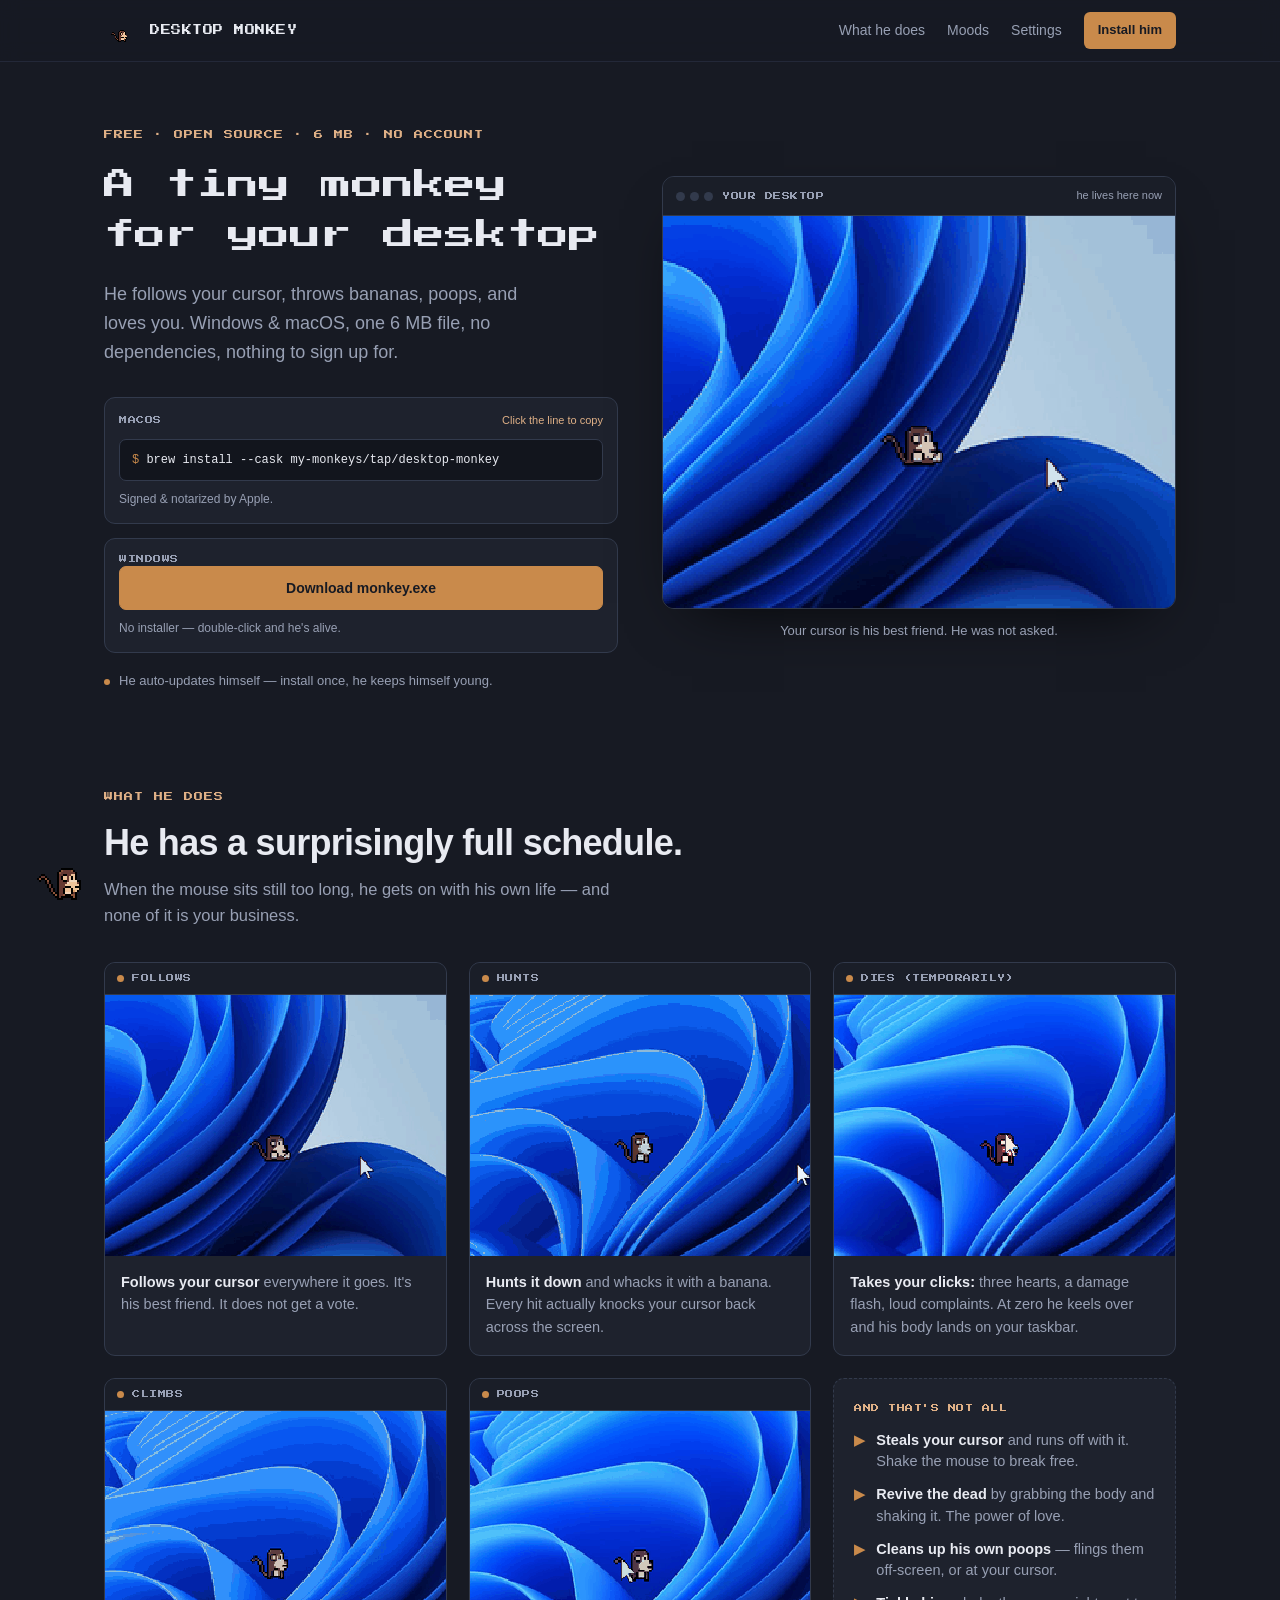
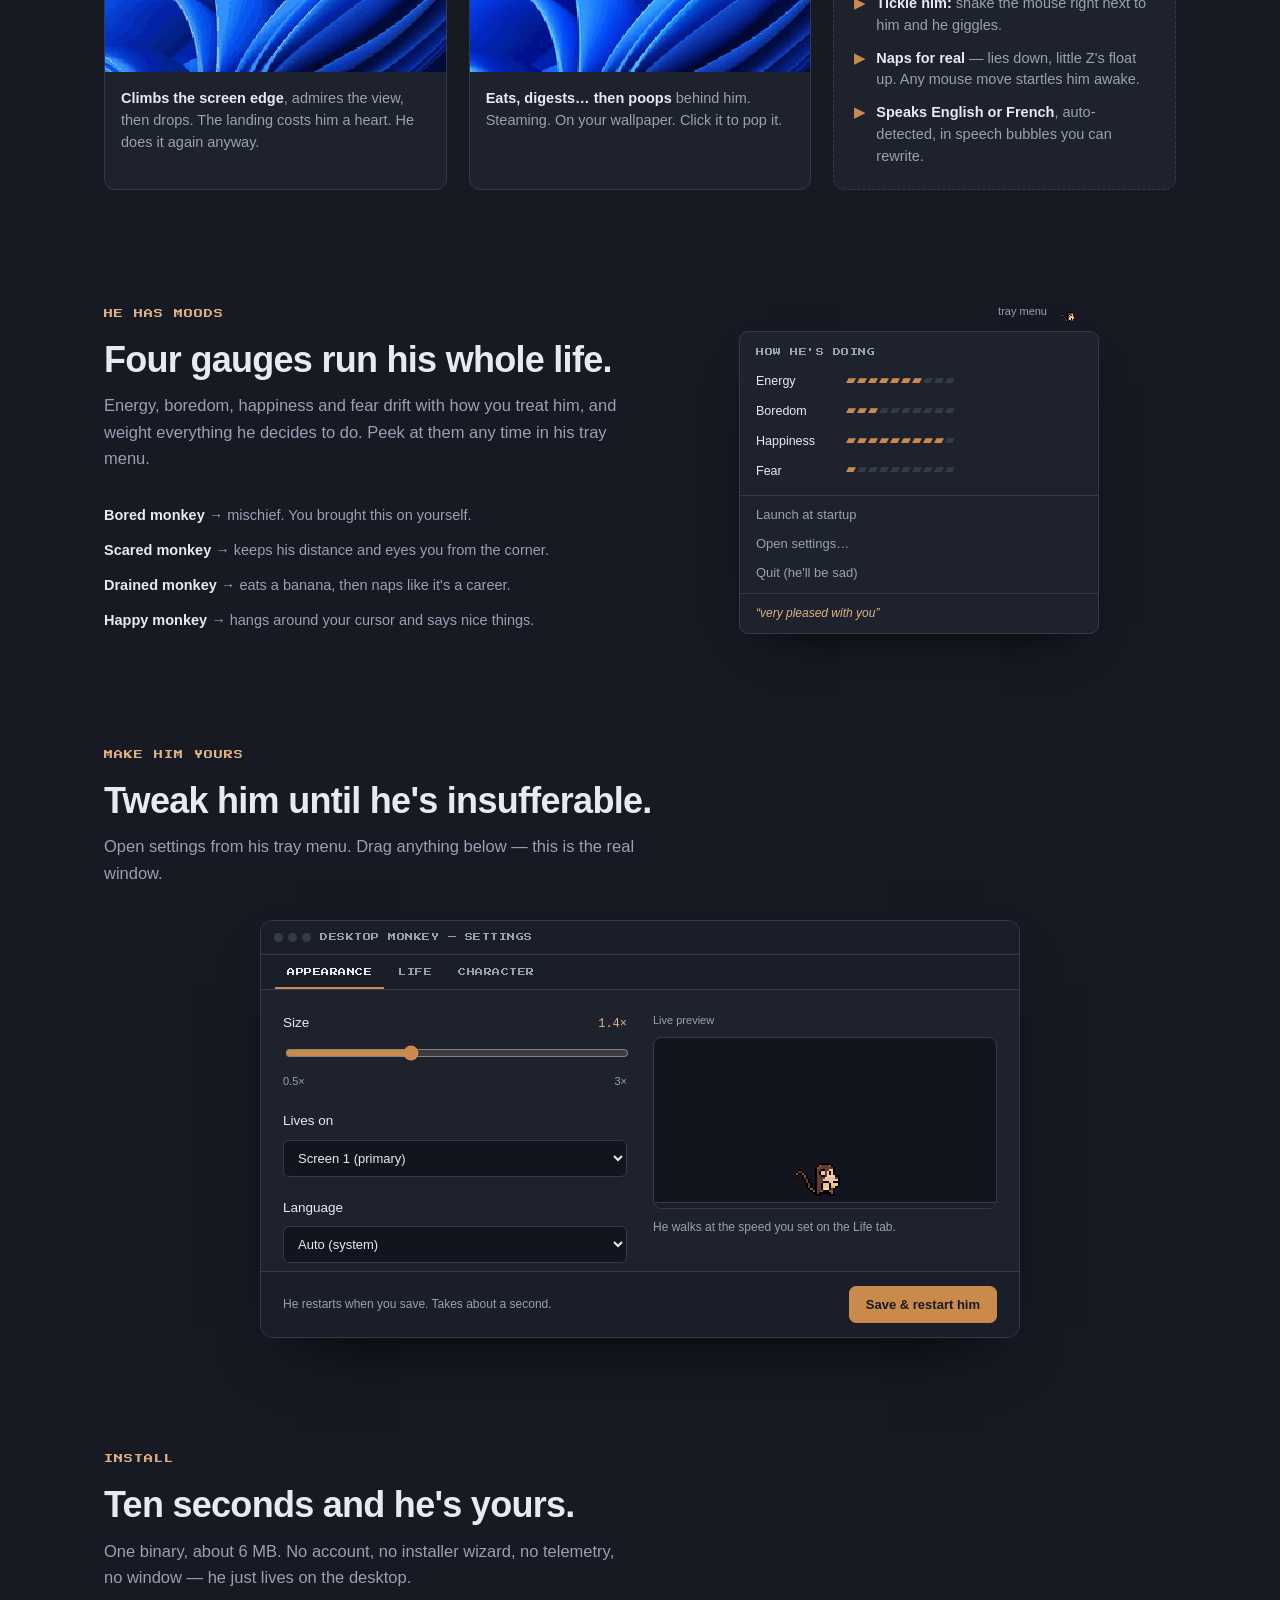
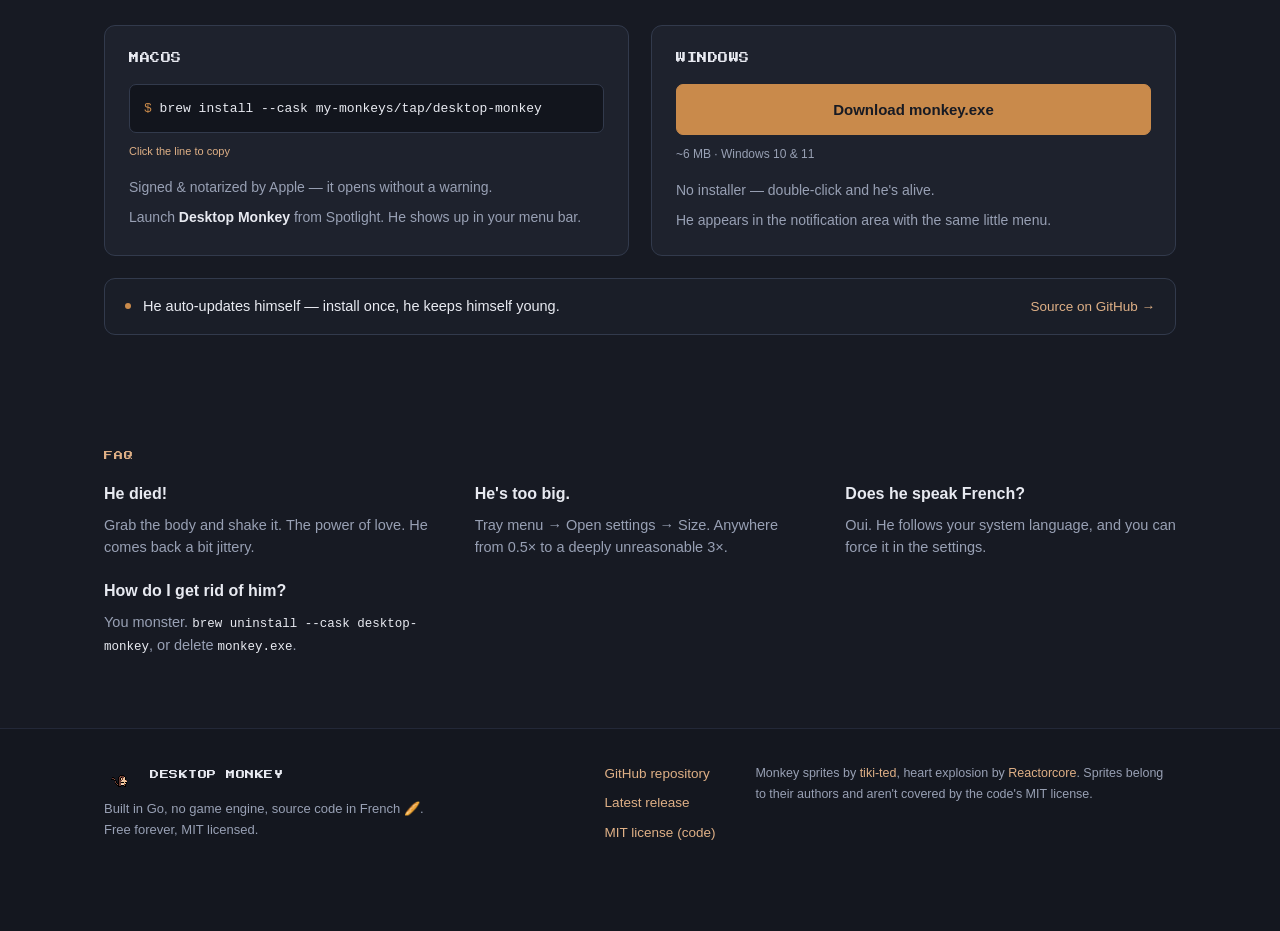
==== index.html @ a359a38b "feat: site vitrine Desktop Monkey, deployable via monkey Extrait de desktop-monkey/docs/ pour vivre " ====
<!doctype html>
<html lang="en">
<head>
<meta charset="utf-8">
<meta name="viewport" content="width=device-width, initial-scale=1">
<title>Desktop Monkey — a tiny monkey for your desktop</title>
<meta name="description" content="A pixel-art monkey that lives on your Windows or macOS desktop. He follows your cursor, throws bananas, poops, and loves you. Free, open source, one 6 MB file.">
<meta name="color-scheme" content="dark">
<link rel="canonical" href="https://desktop-monkey.my-monkey.fr/">

<meta property="og:type" content="website">
<meta property="og:url" content="https://desktop-monkey.my-monkey.fr/">
<meta property="og:site_name" content="Desktop Monkey">
<meta property="og:title" content="Desktop Monkey — a tiny monkey for your desktop">
<meta property="og:description" content="He follows your cursor, throws bananas, poops, and loves you. Windows &amp; macOS, one 6 MB file, no account.">
<meta property="og:image" content="https://desktop-monkey.my-monkey.fr/assets/og.png">
<meta name="twitter:card" content="summary_large_image">
<meta name="twitter:image" content="https://desktop-monkey.my-monkey.fr/assets/og.png">

<script defer src="https://uuu.my-monkey.fr/u.js" data-website-id="9bdde1bf-7425-425e-ba8e-5500c962c4c9" data-domains="desktop-monkey.my-monkey.fr"></script>

<link rel="icon" href="assets/heart.png" sizes="any">
<link rel="preconnect" href="https://fonts.googleapis.com">
<link rel="preconnect" href="https://fonts.gstatic.com" crossorigin>
<link href="https://fonts.googleapis.com/css2?family=Press+Start+2P&display=swap" rel="stylesheet">
<link rel="stylesheet" href="styles.css">
</head>
<body>

<header class="entete">
  <div class="bande">
    <a class="marque" href="#haut">
      <span class="sprite marque-singe" role="img" aria-label="Pixel-art monkey"></span>
      <span class="pixel">DESKTOP MONKEY</span>
    </a>
    <nav class="menu">
      <a href="#what">What he does</a>
      <a href="#moods">Moods</a>
      <a href="#settings">Settings</a>
      <a href="#install" class="bouton-menu">Install him</a>
    </nav>
  </div>
</header>

<main id="haut">

  <!-- ————————————————————————— hero ————————————————————————— -->
  <section class="section hero">
    <div>
      <p class="eyebrow">FREE &middot; OPEN SOURCE &middot; 6 MB &middot; NO ACCOUNT</p>
      <h1 class="titre-pixel">A tiny monkey for your desktop</h1>
      <p class="chapeau">He follows your cursor, throws bananas, poops, and loves you. Windows &amp; macOS, one 6&nbsp;MB file, no dependencies, nothing to sign up for.</p>

      <div class="cta">
        <div class="carte cta-mac">
          <div class="cta-tete">
            <span class="pixel mini">MACOS</span>
            <span class="copie-etat" data-copie-etat>Click the line to copy</span>
          </div>
          <button type="button" class="commande" data-copier aria-label="Copy the Homebrew install command">
            <span class="invite">$</span> brew install --cask my-monkeys/tap/desktop-monkey
          </button>
          <p class="note">Signed &amp; notarized by Apple.</p>
        </div>

        <div class="carte cta-win">
          <div class="pixel mini">WINDOWS</div>
          <a class="bouton" href="https://github.com/my-monkeys/desktop-monkey/releases/latest/download/monkey.exe">Download monkey.exe</a>
          <p class="note">No installer — double-click and he's alive.</p>
        </div>
      </div>

      <p class="ligne-maj"><span class="point"></span> He auto-updates himself — install once, he keeps himself young.</p>
    </div>

    <figure class="fenetre-figure">
      <div class="fenetre">
        <div class="fenetre-tete">
          <span class="feux"><i></i><i></i><i></i></span>
          <span class="pixel mini">YOUR DESKTOP</span>
          <span class="fenetre-note">he lives here now</span>
        </div>
        <img src="suivre.gif" width="285" height="218" alt="A pixel-art monkey walking across a desktop wallpaper, following the mouse cursor">
      </div>
      <figcaption>Your cursor is his best friend. He was not asked.</figcaption>
    </figure>
  </section>

  <!-- ——————————————————————— ce qu'il fait ——————————————————————— -->
  <section class="section" id="what">
    <p class="eyebrow">WHAT HE DOES</p>
    <h2>He has a surprisingly full schedule.</h2>
    <p class="intro">When the mouse sits still too long, he gets on with his own life — and none of it is your business.</p>

    <div class="grille-cartes">
      <figure class="carte carte-gif">
        <div class="carte-tete"><span class="puce"></span><span class="pixel mini">FOLLOWS</span></div>
        <img src="suivre.gif" width="285" height="218" loading="lazy" alt="The monkey trotting across the desktop behind the mouse cursor">
        <figcaption><strong>Follows your cursor</strong> everywhere it goes. It's his best friend. It does not get a vote.</figcaption>
      </figure>

      <figure class="carte carte-gif">
        <div class="carte-tete"><span class="puce"></span><span class="pixel mini">HUNTS</span></div>
        <img src="chasse.gif" width="285" height="218" loading="lazy" alt="The monkey chasing the cursor and hitting it with a banana">
        <figcaption><strong>Hunts it down</strong> and whacks it with a banana. Every hit actually knocks your cursor back across the screen.</figcaption>
      </figure>

      <figure class="carte carte-gif">
        <div class="carte-tete"><span class="puce"></span><span class="pixel mini">DIES (TEMPORARILY)</span></div>
        <img src="degats.gif" width="285" height="218" loading="lazy" alt="Three hearts above the monkey, a damage flash, then his body lying on the taskbar">
        <figcaption><strong>Takes your clicks:</strong> three hearts, a damage flash, loud complaints. At zero he keels over and his body lands on your taskbar.</figcaption>
      </figure>

      <figure class="carte carte-gif">
        <div class="carte-tete"><span class="puce"></span><span class="pixel mini">CLIMBS</span></div>
        <img src="grimpe.gif" width="285" height="218" loading="lazy" alt="The monkey climbing up the edge of the screen and then dropping off">
        <figcaption><strong>Climbs the screen edge</strong>, admires the view, then drops. The landing costs him a heart. He does it again anyway.</figcaption>
      </figure>

      <figure class="carte carte-gif">
        <div class="carte-tete"><span class="puce"></span><span class="pixel mini">POOPS</span></div>
        <img src="pond.gif" width="285" height="218" loading="lazy" alt="The monkey leaving a steaming pile behind him, then the pile popping when clicked">
        <figcaption><strong>Eats, digests… then poops</strong> behind him. Steaming. On your wallpaper. Click it to pop it.</figcaption>
      </figure>

      <div class="carte carte-liste">
        <p class="pixel mini accent">AND THAT'S NOT ALL</p>
        <ul>
          <li><span><strong>Steals your cursor</strong> and runs off with it. Shake the mouse to break free.</span></li>
          <li><span><strong>Revive the dead</strong> by grabbing the body and shaking it. The power of love.</span></li>
          <li><span><strong>Cleans up his own poops</strong> — flings them off-screen, or at your cursor.</span></li>
          <li><span><strong>Tickle him:</strong> shake the mouse right next to him and he giggles.</span></li>
          <li><span><strong>Naps for real</strong> — lies down, little Z's float up. Any mouse move startles him awake.</span></li>
          <li><span><strong>Speaks English or French</strong>, auto-detected, in speech bubbles you can rewrite.</span></li>
        </ul>
      </div>
    </div>
  </section>

  <!-- ————————————————————————— humeurs ————————————————————————— -->
  <section class="section duo" id="moods">
    <div>
      <p class="eyebrow">HE HAS MOODS</p>
      <h2>Four gauges run his whole life.</h2>
      <p class="intro">Energy, boredom, happiness and fear drift with how you treat him, and weight everything he decides to do. Peek at them any time in his tray menu.</p>
      <ul class="liste-simple">
        <li><strong>Bored monkey</strong> → mischief. You brought this on yourself.</li>
        <li><strong>Scared monkey</strong> → keeps his distance and eyes you from the corner.</li>
        <li><strong>Drained monkey</strong> → eats a banana, then naps like it's a career.</li>
        <li><strong>Happy monkey</strong> → hangs around your cursor and says nice things.</li>
      </ul>
    </div>

    <div class="cote-tray">
      <p class="tray-legende"><span>tray menu</span><span class="sprite tray-singe" role="img" aria-label="Monkey tray icon"></span></p>
      <div class="tray">
        <p class="pixel mini tray-titre">HOW HE'S DOING</p>
        <div class="jauges">
          <p class="jauge"><span class="jauge-nom">Energy</span><span class="jauge-barre"><span class="on" data-jauge="energy-on"></span><span class="off" data-jauge="energy-off"></span></span></p>
          <p class="jauge"><span class="jauge-nom">Boredom</span><span class="jauge-barre"><span class="on" data-jauge="boredom-on"></span><span class="off" data-jauge="boredom-off"></span></span></p>
          <p class="jauge"><span class="jauge-nom">Happiness</span><span class="jauge-barre"><span class="on" data-jauge="happiness-on"></span><span class="off" data-jauge="happiness-off"></span></span></p>
          <p class="jauge"><span class="jauge-nom">Fear</span><span class="jauge-barre"><span class="on" data-jauge="fear-on"></span><span class="off" data-jauge="fear-off"></span></span></p>
        </div>
        <div class="tray-menu">
          <span>Launch at startup</span>
          <span>Open settings…</span>
          <span>Quit (he'll be sad)</span>
        </div>
        <p class="tray-quip">“<span data-quip>just hanging around</span>”</p>
      </div>
    </div>
  </section>

  <!-- ————————————————————————— réglages ————————————————————————— -->
  <section class="section" id="settings">
    <p class="eyebrow">MAKE HIM YOURS</p>
    <h2>Tweak him until he's insufferable.</h2>
    <p class="intro">Open settings from his tray menu. Drag anything below — this is the real window.</p>

    <div class="fenetre reglages">
      <div class="fenetre-tete">
        <span class="feux"><i></i><i></i><i></i></span>
        <span class="pixel mini">DESKTOP MONKEY — SETTINGS</span>
      </div>

      <div class="onglets" role="tablist" aria-label="Settings sections">
        <button type="button" class="pixel" role="tab" aria-selected="true"  aria-controls="tab-appearance" id="btn-appearance" data-onglet="appearance">APPEARANCE</button>
        <button type="button" class="pixel" role="tab" aria-selected="false" aria-controls="tab-life"       id="btn-life"       data-onglet="life">LIFE</button>
        <button type="button" class="pixel" role="tab" aria-selected="false" aria-controls="tab-character"  id="btn-character"  data-onglet="character">CHARACTER</button>
      </div>

      <div class="panneaux">
        <!-- apparence -->
        <div class="panneau" id="tab-appearance" role="tabpanel" aria-labelledby="btn-appearance">
          <div class="colonnes">
            <div class="pile">
              <div class="reglage">
                <p class="reglage-tete"><label for="dm-size">Size</label><output for="dm-size" data-out="size">1.4×</output></p>
                <input id="dm-size" type="range" min="0.5" max="3" step="0.1" value="1.4">
                <p class="bornes"><span>0.5×</span><span>3×</span></p>
              </div>
              <div class="reglage">
                <label for="dm-screen">Lives on</label>
                <select id="dm-screen">
                  <option>Screen 1 (primary)</option>
                  <option>Screen 2</option>
                  <option>Wherever the cursor is</option>
                </select>
              </div>
              <div class="reglage">
                <label for="dm-lang">Language</label>
                <select id="dm-lang">
                  <option>Auto (system)</option>
                  <option>English</option>
                  <option>Français</option>
                </select>
              </div>
            </div>
            <div>
              <p class="etiquette">Live preview</p>
              <div class="scene">
                <span class="sprite apercu" data-apercu role="img" aria-label="Preview of the monkey at the selected size"></span>
                <span class="sol"></span>
              </div>
              <p class="note">He walks at the speed you set on the Life tab.</p>
            </div>
          </div>
        </div>

        <!-- vie -->
        <div class="panneau" id="tab-life" role="tabpanel" aria-labelledby="btn-life" hidden>
          <div class="colonnes">
            <div class="pile">
              <div class="reglage">
                <p class="reglage-tete"><label for="dm-speed">Speed</label><output for="dm-speed" data-out="speed">1.0×</output></p>
                <input id="dm-speed" type="range" min="0.4" max="2.4" step="0.1" value="1">
                <p class="bornes"><span>slug</span><span>caffeinated</span></p>
              </div>
              <div class="reglage">
                <p class="etiquette-forte" id="lbl-hearts">Hearts</p>
                <div class="coeurs" role="group" aria-labelledby="lbl-hearts">
                  <button type="button" class="coeur" data-coeur="1" aria-label="1 heart"></button>
                  <button type="button" class="coeur" data-coeur="2" aria-label="2 hearts"></button>
                  <button type="button" class="coeur" data-coeur="3" aria-label="3 hearts"></button>
                  <button type="button" class="coeur" data-coeur="4" aria-label="4 hearts"></button>
                  <button type="button" class="coeur" data-coeur="5" aria-label="5 hearts"></button>
                  <span class="note" data-coeurs-note>3 clicks to knock him out</span>
                </div>
              </div>
            </div>
            <div class="pile bascules">
              <p class="bascule"><span>Naps when you're away</span>
                <button type="button" class="interrupteur" data-bascule="naps" role="switch" aria-checked="true" aria-label="Naps when you're away"><i></i></button></p>
              <p class="bascule"><span>Leaves poops</span>
                <button type="button" class="interrupteur" data-bascule="poops" role="switch" aria-checked="true" aria-label="Leaves poops"><i></i></button></p>
              <p class="bascule"><span>Climbs screen edges</span>
                <button type="button" class="interrupteur" data-bascule="climb" role="switch" aria-checked="true" aria-label="Climbs screen edges"><i></i></button></p>
              <p class="note">Turning off poops is allowed. He will find another way to express himself.</p>
            </div>
          </div>
        </div>

        <!-- caractère -->
        <div class="panneau" id="tab-character" role="tabpanel" aria-labelledby="btn-character" hidden>
          <div class="grille-traits">
            <div class="reglage">
              <p class="reglage-tete"><label for="dm-mis">Mischief</label><output for="dm-mis" data-out="mischief">72</output></p>
              <input id="dm-mis" type="range" min="0" max="100" value="72">
            </div>
            <div class="reglage">
              <p class="reglage-tete"><label for="dm-aff">Affection</label><output for="dm-aff" data-out="affection">80</output></p>
              <input id="dm-aff" type="range" min="0" max="100" value="80">
            </div>
            <div class="reglage">
              <p class="reglage-tete"><label for="dm-shy">Shyness</label><output for="dm-shy" data-out="shyness">28</output></p>
              <input id="dm-shy" type="range" min="0" max="100" value="28">
            </div>
            <div class="reglage">
              <p class="reglage-tete"><label for="dm-app">Appetite</label><output for="dm-app" data-out="appetite">66</output></p>
              <input id="dm-app" type="range" min="0" max="100" value="66">
            </div>
          </div>
          <p class="persona">
            <span class="sprite persona-singe" role="img" aria-label="Monkey"></span>
            <span>Right now he's <strong data-persona></strong></span>
          </p>
        </div>
      </div>

      <div class="fenetre-pied">
        <span class="note" data-sauve-note>He restarts when you save. Takes about a second.</span>
        <button type="button" class="bouton" data-sauver>Save &amp; restart him</button>
      </div>
    </div>
  </section>

  <!-- ————————————————————————— installation ————————————————————————— -->
  <section class="section" id="install">
    <p class="eyebrow">INSTALL</p>
    <h2>Ten seconds and he's yours.</h2>
    <p class="intro">One binary, about 6&nbsp;MB. No account, no installer wizard, no telemetry, no window — he just lives on the desktop.</p>

    <div class="grille-install">
      <div class="carte">
        <p class="pixel titre-carte">MACOS</p>
        <button type="button" class="commande grande" data-copier aria-label="Copy the Homebrew install command">
          <span class="invite">$</span> brew install --cask my-monkeys/tap/desktop-monkey
        </button>
        <p class="copie-etat haut" data-copie-etat>Click the line to copy</p>
        <ul class="liste-simple petite">
          <li>Signed &amp; notarized by Apple — it opens without a warning.</li>
          <li>Launch <strong>Desktop Monkey</strong> from Spotlight. He shows up in your menu bar.</li>
        </ul>
      </div>

      <div class="carte">
        <p class="pixel titre-carte">WINDOWS</p>
        <a class="bouton grand" href="https://github.com/my-monkeys/desktop-monkey/releases/latest/download/monkey.exe">Download monkey.exe</a>
        <p class="note haut">~6 MB · Windows 10 &amp; 11</p>
        <ul class="liste-simple petite">
          <li>No installer — double-click and he's alive.</li>
          <li>He appears in the notification area with the same little menu.</li>
        </ul>
      </div>
    </div>

    <p class="banniere-maj">
      <span class="point"></span>
      <span>He auto-updates himself — install once, he keeps himself young.</span>
      <a href="https://github.com/my-monkeys/desktop-monkey">Source on GitHub →</a>
    </p>
  </section>

  <!-- ————————————————————————— faq ————————————————————————— -->
  <section class="section faq">
    <p class="eyebrow">FAQ</p>
    <div class="grille-faq">
      <div>
        <h3>He died!</h3>
        <p>Grab the body and shake it. The power of love. He comes back a bit jittery.</p>
      </div>
      <div>
        <h3>He's too big.</h3>
        <p>Tray menu → Open settings → Size. Anywhere from 0.5× to a deeply unreasonable 3×.</p>
      </div>
      <div>
        <h3>Does he speak French?</h3>
        <p>Oui. He follows your system language, and you can force it in the settings.</p>
      </div>
      <div>
        <h3>How do I get rid of him?</h3>
        <p>You monster. <code>brew uninstall --cask desktop-monkey</code>, or delete <code>monkey.exe</code>.</p>
      </div>
    </div>
  </section>
</main>

<footer class="pied">
  <div class="pied-bande">
    <div class="pied-marque">
      <p class="marque"><span class="sprite marque-singe" role="img" aria-label="Pixel-art monkey"></span><span class="pixel">DESKTOP MONKEY</span></p>
      <p>Built in Go, no game engine, source code in French 🥖. Free forever, MIT licensed.</p>
    </div>
    <nav class="pied-liens">
      <a href="https://github.com/my-monkeys/desktop-monkey">GitHub repository</a>
      <a href="https://github.com/my-monkeys/desktop-monkey/releases/latest">Latest release</a>
      <a href="https://github.com/my-monkeys/desktop-monkey/blob/main/LICENSE">MIT license (code)</a>
    </nav>
    <p class="pied-credits">
      Monkey sprites by <a href="https://tiki-ted.itch.io/pixel-art-monkey">tiki-ted</a>, heart explosion by
      <a href="https://reactorcore.itch.io/explosion-spriteanim-sheet-minipack">Reactorcore</a>.
      Sprites belong to their authors and aren't covered by the code's MIT license.
    </p>
  </div>
</footer>

<!-- le singe qui se promène en bas de page -->
<div class="bulle" data-bulle aria-live="polite"></div>
<button type="button" class="sprite promeneur" data-promeneur title="Poke him. See what happens."
        aria-label="A pixel-art monkey walking along the bottom of the page. Click to poke him."></button>

<script src="app.js"></script>
</body>
</html>
---- styles.css ----
/* Desktop Monkey — site vitrine.
   Palette et esprit repris de la fenetre de reglages de l'application :
   fond ardoise, panneaux legerement plus clairs, un seul accent ambre.
   Le pixel art garde ses bords nets partout (image-rendering: pixelated). */

:root {
  --a: #c98a4b;                                        /* accent */
  --a2: color-mix(in oklab, var(--a) 60%, #ffeada);    /* accent clair, pour le texte */
  --bg: #171a23;
  --pnl: #1e222d;      /* panneaux et cartes */
  --pnl2: #1a1e28;     /* barres de titre, pieds */
  --deep: #12151d;     /* champs, terminal */
  --brd: #323a4c;
  --brd2: #232838;
  --ink: #e8eaf1;
  --mut: #98a0b4;

  --pixel: "Press Start 2P", ui-monospace, monospace;
  --mono: ui-monospace, SFMono-Regular, Menlo, Consolas, monospace;
  --sans: -apple-system, BlinkMacSystemFont, "Segoe UI", "Helvetica Neue", Helvetica, sans-serif;
}

@supports not (color: color-mix(in oklab, red 50%, blue)) {
  :root { --a2: #e8b586; }
}

* { box-sizing: border-box; }

html { scroll-behavior: smooth; }

body {
  margin: 0;
  background: var(--bg);
  color: var(--ink);
  font: 400 16px/1.6 var(--sans);
  -webkit-font-smoothing: antialiased;
  overflow-x: hidden;
}

a { color: var(--a2); text-decoration: none; }
a:hover { color: var(--a); text-decoration: underline; }
::selection { background: var(--a); color: var(--bg); }

:focus-visible { outline: 2px solid var(--a2); outline-offset: 3px; border-radius: 4px; }

img { max-width: 100%; }

/* ————————————————————————— sprites ————————————————————————— */
/* Toutes les images du singe sortent de la meme planche : 16 colonnes de
   48x32, la ligne 0 etant le repos vers la droite. */
.sprite {
  display: inline-block;
  background-image: url(assets/monkey-sheet.png);
  background-repeat: no-repeat;
  image-rendering: pixelated;
}
.marque-singe { width: 36px; height: 24px; background-size: 576px 432px; }
.tray-singe   { width: 30px; height: 20px; background-size: 480px 360px; }
.persona-singe{ width: 48px; height: 32px; background-size: 768px 576px; flex: 0 0 auto; }

/* ————————————————————————— entete ————————————————————————— */
.entete {
  position: sticky; top: 0; z-index: 40;
  background: rgba(23, 26, 35, .86);
  backdrop-filter: blur(10px);
  border-bottom: 1px solid var(--brd2);
}
.bande {
  max-width: 1120px; margin: 0 auto; padding: 12px 24px;
  display: flex; align-items: center; gap: 18px;
}
.marque { display: flex; align-items: center; gap: 10px; color: var(--ink); }
.marque:hover { color: var(--ink); text-decoration: none; }
.marque .pixel { font-size: 10px; letter-spacing: .5px; }
.menu { margin-left: auto; display: flex; align-items: center; gap: 22px; font-size: 14px; }
.menu a { color: var(--mut); }
.menu a:hover { color: var(--ink); text-decoration: none; }
.bouton-menu {
  color: var(--bg) !important; background: var(--a);
  padding: 8px 14px; border-radius: 6px; font-weight: 600; font-size: 13px;
}
.bouton-menu:hover { background: var(--a2); text-decoration: none; }

/* ————————————————————————— rythme des sections ————————————————————————— */
.section { max-width: 1120px; margin: 0 auto; padding: 56px 24px; scroll-margin-top: 78px; }
.hero { padding-top: 64px; padding-bottom: 40px; display: grid; gap: 44px; align-items: center;
        grid-template-columns: repeat(auto-fit, minmax(360px, 1fr)); }
.duo  { display: grid; gap: 44px; align-items: center;
        grid-template-columns: repeat(auto-fit, minmax(330px, 1fr)); }

.pixel { font-family: var(--pixel); font-weight: 400; }
.mini  { font-size: 8px; letter-spacing: .5px; color: var(--mut); }
.accent { color: var(--a2); }

.eyebrow {
  margin: 0 0 16px; font-family: var(--pixel); font-size: 9px;
  letter-spacing: 1px; line-height: 2; color: var(--a2);
}
.titre-pixel {
  margin: 0 0 20px; font-family: var(--pixel); font-weight: 400;
  font-size: clamp(19px, 2.9vw, 31px); line-height: 1.62; text-wrap: pretty;
}
h2 { margin: 0 0 12px; font-size: clamp(26px, 3.4vw, 36px); line-height: 1.15;
     letter-spacing: -.02em; font-weight: 700; text-wrap: balance; }
h3 { margin: 0 0 7px; font-size: 16px; font-weight: 600; }
.chapeau { margin: 0 0 30px; font-size: 18px; color: var(--mut); max-width: 44ch; text-wrap: pretty; }
.intro   { margin: 0 0 34px; font-size: 16.5px; color: var(--mut); max-width: 58ch; }
.note    { margin: 9px 0 0; font-size: 12px; color: var(--mut); }
.note.haut, .copie-etat.haut { margin-top: 10px; min-height: 18px; }
.etiquette { margin: 0 0 8px; font-size: 11px; color: var(--mut); }
.etiquette-forte { margin: 0 0 9px; font-size: 13.5px; color: var(--ink); }

/* ————————————————————————— cartes ————————————————————————— */
.carte { background: var(--pnl); border: 1px solid var(--brd); border-radius: 11px; }

.cta { display: flex; flex-wrap: wrap; gap: 14px; align-items: stretch; }
.cta-mac { flex: 1 1 330px; padding: 14px; }
.cta-win { flex: 1 1 250px; padding: 14px; display: flex; flex-direction: column; }
.cta-tete { display: flex; align-items: center; justify-content: space-between;
            gap: 10px; margin-bottom: 10px; }
.copie-etat { font-size: 11px; color: var(--a2); }

.commande {
  display: block; width: 100%; text-align: left;
  font-family: var(--mono); font-size: 12px; line-height: 1.5; color: var(--ink);
  background: var(--deep); border: 1px solid var(--brd); border-radius: 7px;
  padding: 11px 12px; cursor: pointer; overflow-wrap: anywhere;
  transition: border-color .15s, color .15s;
}
.commande:hover { border-color: var(--a); color: var(--a2); }
.commande.grande { font-size: 13px; padding: 14px; }
.invite { color: var(--a); }

.bouton {
  display: flex; align-items: center; justify-content: center; gap: 9px;
  background: var(--a); color: var(--bg); border: 1px solid var(--a);
  font: 700 14px var(--sans); padding: 13px 14px; border-radius: 7px; cursor: pointer;
}
.bouton:hover { background: var(--a2); border-color: var(--a2); color: var(--bg); text-decoration: none; }
.bouton.grand { font-size: 15px; padding: 16px; }

.ligne-maj { margin: 18px 0 0; display: flex; align-items: center; gap: 9px;
             font-size: 13px; color: var(--mut); }
.point { display: inline-block; width: 6px; height: 6px; border-radius: 50%;
         background: var(--a); animation: clignote 2.4s steps(1, end) infinite; }
@keyframes clignote { 0%, 55% { opacity: 1 } 56%, 100% { opacity: .2 } }

/* ————————————————————————— fenetres (cadres façon OS) ————————————————————————— */
.fenetre-figure { margin: 0; }
.fenetre {
  background: var(--pnl); border: 1px solid var(--brd); border-radius: 12px;
  overflow: hidden; box-shadow: 0 24px 60px -30px rgba(0, 0, 0, .9);
}
.fenetre-tete {
  display: flex; align-items: center; gap: 9px; padding: 10px 13px;
  background: var(--pnl2); border-bottom: 1px solid var(--brd);
}
.feux { display: flex; gap: 5px; }
.feux i { display: block; width: 9px; height: 9px; border-radius: 50%; background: var(--brd); }
.fenetre-note { margin-left: auto; font-size: 11px; color: var(--mut); }
.fenetre img { display: block; width: 100%; height: auto; aspect-ratio: 285 / 218;
               object-fit: cover; image-rendering: pixelated; background: var(--deep); }
.fenetre-figure figcaption { margin-top: 12px; font-size: 13px; color: var(--mut); text-align: center; }

/* ————————————————————————— grille « ce qu'il fait » ————————————————————————— */
.grille-cartes { display: grid; gap: 22px; grid-template-columns: repeat(auto-fit, minmax(330px, 1fr)); }
.carte-gif { margin: 0; overflow: hidden; }
.carte-tete { display: flex; align-items: center; gap: 8px; padding: 9px 12px;
              background: var(--pnl2); border-bottom: 1px solid var(--brd); }
.puce { display: block; width: 7px; height: 7px; border-radius: 50%; background: var(--a); }
.carte-gif img { display: block; width: 100%; height: auto; aspect-ratio: 285 / 218;
                 object-fit: cover; image-rendering: pixelated; background: var(--deep); }
.carte-gif figcaption { padding: 15px 16px 17px; font-size: 14.5px; line-height: 1.55; color: var(--mut); }
.carte-gif strong, .carte-liste strong, .liste-simple strong { color: var(--ink); font-weight: 600; }

.carte-liste { border-style: dashed; padding: 22px 20px; display: flex; flex-direction: column; gap: 14px; }
.carte-liste p { margin: 0; line-height: 1.8; }
.carte-liste ul { margin: 0; padding: 0; list-style: none;
                  display: flex; flex-direction: column; gap: 11px;
                  font-size: 14.5px; line-height: 1.5; color: var(--mut); }
.carte-liste li { display: flex; gap: 10px; }
.carte-liste li::before { content: "▶"; color: var(--a); flex: 0 0 auto; }

.liste-simple { margin: 0; padding: 0; list-style: none;
                display: flex; flex-direction: column; gap: 13px;
                font-size: 14.5px; line-height: 1.5; color: var(--mut); }
.liste-simple.petite { margin-top: 16px; gap: 9px; font-size: 14px; }

/* ————————————————————————— humeurs ————————————————————————— */
.cote-tray { justify-self: center; width: 100%; max-width: 360px; }
.tray-legende { display: flex; align-items: center; justify-content: flex-end; gap: 8px;
                margin: 0 0 9px; padding-right: 14px; font-size: 11px; color: var(--mut); }
.tray { background: var(--pnl); border: 1px solid var(--brd); border-radius: 9px;
        overflow: hidden; box-shadow: 0 20px 50px -26px rgba(0, 0, 0, .95); }
.tray-titre { margin: 0; padding: 14px 16px 6px; }
.jauges { padding: 6px 16px 14px; display: flex; flex-direction: column; gap: 9px; }
.jauge { margin: 0; display: flex; align-items: center; gap: 12px; }
.jauge-nom { flex: 0 0 78px; font-size: 12.5px; color: var(--ink); }
.jauge-barre { font-family: var(--mono); font-size: 13px; letter-spacing: 1px; }
.jauge-barre .on { color: var(--a); }
.jauge-barre .off { color: var(--brd); }
.tray-menu { border-top: 1px solid var(--brd); padding: 9px 16px;
             font-size: 13px; color: var(--mut); display: flex; flex-direction: column; gap: 8px; }
.tray-quip { margin: 0; border-top: 1px solid var(--brd); padding: 10px 16px;
             font-size: 12px; color: var(--a2); font-style: italic; }

/* ————————————————————————— fenetre de reglages ————————————————————————— */
.reglages { max-width: 760px; margin: 0 auto; box-shadow: 0 30px 70px -34px rgba(0, 0, 0, .95); }
.onglets { display: flex; gap: 2px; padding: 0 14px;
           background: var(--pnl2); border-bottom: 1px solid var(--brd); }
.onglets button {
  background: none; border: 0; border-bottom: 2px solid transparent;
  color: var(--mut); font-size: 8px; letter-spacing: .5px;
  padding: 13px 12px 11px; cursor: pointer;
}
.onglets button:hover { color: var(--ink); }
.onglets button[aria-selected="true"] { color: var(--ink); border-bottom-color: var(--a); }

.panneaux { padding: 22px 22px 8px; min-height: 260px; }
.colonnes { display: grid; gap: 26px; grid-template-columns: repeat(auto-fit, minmax(240px, 1fr));
            align-items: start; }
.pile { display: flex; flex-direction: column; gap: 20px; }
.bascules { gap: 14px; }
.grille-traits { display: grid; gap: 18px 30px; grid-template-columns: repeat(auto-fit, minmax(230px, 1fr)); }

.reglage label { font-size: 13.5px; color: var(--ink); display: block; }
.reglage-tete { margin: 0 0 9px; display: flex; justify-content: space-between; align-items: baseline; }
.reglage-tete label { margin: 0; }
.reglage-tete output { font-family: var(--mono); font-size: 12px; color: var(--a2); }
.reglage select {
  width: 100%; margin-top: 8px; background: var(--deep); color: var(--ink);
  border: 1px solid var(--brd); border-radius: 6px; padding: 9px 10px;
  font: 400 13px var(--sans);
}
input[type=range] { width: 100%; accent-color: var(--a); }
.bornes { margin: 4px 0 0; display: flex; justify-content: space-between;
          font-size: 11px; color: var(--mut); }

.coeurs { display: flex; gap: 8px; align-items: center; }
.coeur {
  width: 28px; height: 24px; padding: 0; border: 0; background: none; cursor: pointer;
  background-image: url(assets/heart.png); background-size: 28px 24px;
  background-repeat: no-repeat; image-rendering: pixelated;
  opacity: .22; transition: opacity .12s, transform .12s;
}
.coeur[data-plein] { opacity: 1; }
.coeur:hover { transform: translateY(-2px); }
.coeurs .note { margin: 0 0 0 6px; }

.bascule { margin: 0; display: flex; align-items: center; justify-content: space-between;
           gap: 14px; font-size: 13.5px; color: var(--ink); }
.interrupteur {
  width: 44px; height: 24px; flex: 0 0 auto; border-radius: 12px;
  border: 1px solid var(--brd); background: var(--deep);
  position: relative; cursor: pointer; padding: 0; transition: background .16s;
}
.interrupteur[aria-checked="true"] { background: var(--a); }
.interrupteur i { position: absolute; top: 2px; left: 2px; width: 18px; height: 18px;
                  border-radius: 50%; background: var(--ink); transition: transform .16s; }
.interrupteur[aria-checked="true"] i { transform: translateX(20px); }

.scene { position: relative; height: 172px; background: var(--deep);
         border: 1px solid var(--brd); border-radius: 8px; overflow: hidden;
         display: flex; align-items: flex-end; justify-content: center; padding-bottom: 12px; }
.apercu { width: 96px; height: 64px; background-size: 1536px 1152px; background-position: 0 -64px; }
.sol { position: absolute; left: 0; right: 0; bottom: 0; height: 6px;
       background: var(--pnl2); border-top: 1px solid var(--brd); }

.persona { margin: 22px 0 0; background: var(--deep); border: 1px solid var(--brd);
           border-radius: 8px; padding: 14px 16px; display: flex; align-items: center; gap: 13px;
           font-size: 14px; line-height: 1.5; color: var(--mut); }
.persona strong { color: var(--a2); font-weight: 600; }

.fenetre-pied { display: flex; align-items: center; gap: 14px; padding: 14px 22px;
                background: var(--pnl2); border-top: 1px solid var(--brd); }
.fenetre-pied .note { margin: 0; }
.fenetre-pied .bouton { margin-left: auto; font-size: 13px; padding: 10px 16px; }

/* ————————————————————————— installation ————————————————————————— */
.grille-install { display: grid; gap: 22px; grid-template-columns: repeat(auto-fit, minmax(320px, 1fr)); }
.grille-install .carte { padding: 24px; }
.titre-carte { margin: 0 0 18px; font-size: 10px; letter-spacing: .5px; color: var(--ink); }
.banniere-maj {
  margin: 22px 0 0; display: flex; align-items: center; gap: 12px; flex-wrap: wrap;
  background: var(--pnl2); border: 1px solid var(--brd); border-radius: 11px; padding: 16px 20px;
  font-size: 14.5px; color: var(--ink);
}
.banniere-maj a { margin-left: auto; font-size: 13.5px; }

/* ————————————————————————— faq ————————————————————————— */
.faq { padding-bottom: 70px; }
.grille-faq { display: grid; gap: 20px 40px; grid-template-columns: repeat(auto-fit, minmax(300px, 1fr)); }
.grille-faq p { margin: 0; font-size: 14.5px; line-height: 1.55; color: var(--mut); }
.grille-faq code { font-family: var(--mono); font-size: 12.5px; color: var(--ink); }

/* ————————————————————————— pied de page ————————————————————————— */
.pied { border-top: 1px solid var(--brd2); background: #14171f; }
.pied-bande { max-width: 1120px; margin: 0 auto; padding: 34px 24px 90px;
              display: flex; flex-wrap: wrap; gap: 26px 40px; align-items: flex-start; }
.pied-marque { flex: 1 1 300px; }
.pied-marque .marque { margin: 0 0 12px; }
.pied-marque .pixel { font-size: 9px; letter-spacing: .5px; }
.pied-marque p:last-child { margin: 0; font-size: 13px; color: var(--mut); max-width: 46ch; }
.pied-liens { flex: 0 1 auto; display: flex; flex-direction: column; gap: 8px; font-size: 13.5px; }
.pied-credits { flex: 1 1 260px; margin: 0; font-size: 12.5px; line-height: 1.7; color: var(--mut); }

/* ————————————————————————— le promeneur ————————————————————————— */
.promeneur {
  position: fixed; left: 0; bottom: 0; z-index: 60;
  width: 96px; height: 64px; padding: 0; border: 0; background-color: transparent;
  background-size: 1536px 1152px; background-position: 0 0;
  cursor: pointer; will-change: transform;
}
.bulle {
  position: fixed; left: 0; bottom: 70px; z-index: 61;
  opacity: 0; transition: opacity .2s; pointer-events: none;
  background: var(--ink); color: var(--bg);
  font-size: 11.5px; font-weight: 600; padding: 6px 9px; border-radius: 5px;
  white-space: nowrap; box-shadow: 0 3px 0 rgba(0, 0, 0, .35);
}

@media (max-width: 640px) {
  .section { padding: 44px 20px; }
  .bande { padding: 12px 20px; gap: 12px; }
  .menu { gap: 14px; font-size: 13px; }
  .menu a:not(.bouton-menu) { display: none; }
  .promeneur, .bulle { display: none; }   /* trop a l'etroit pour se promener */
}

@media (prefers-reduced-motion: reduce) {
  html { scroll-behavior: auto; }
  * { animation-duration: .001ms !important; animation-iteration-count: 1 !important;
      transition-duration: .001ms !important; }
}
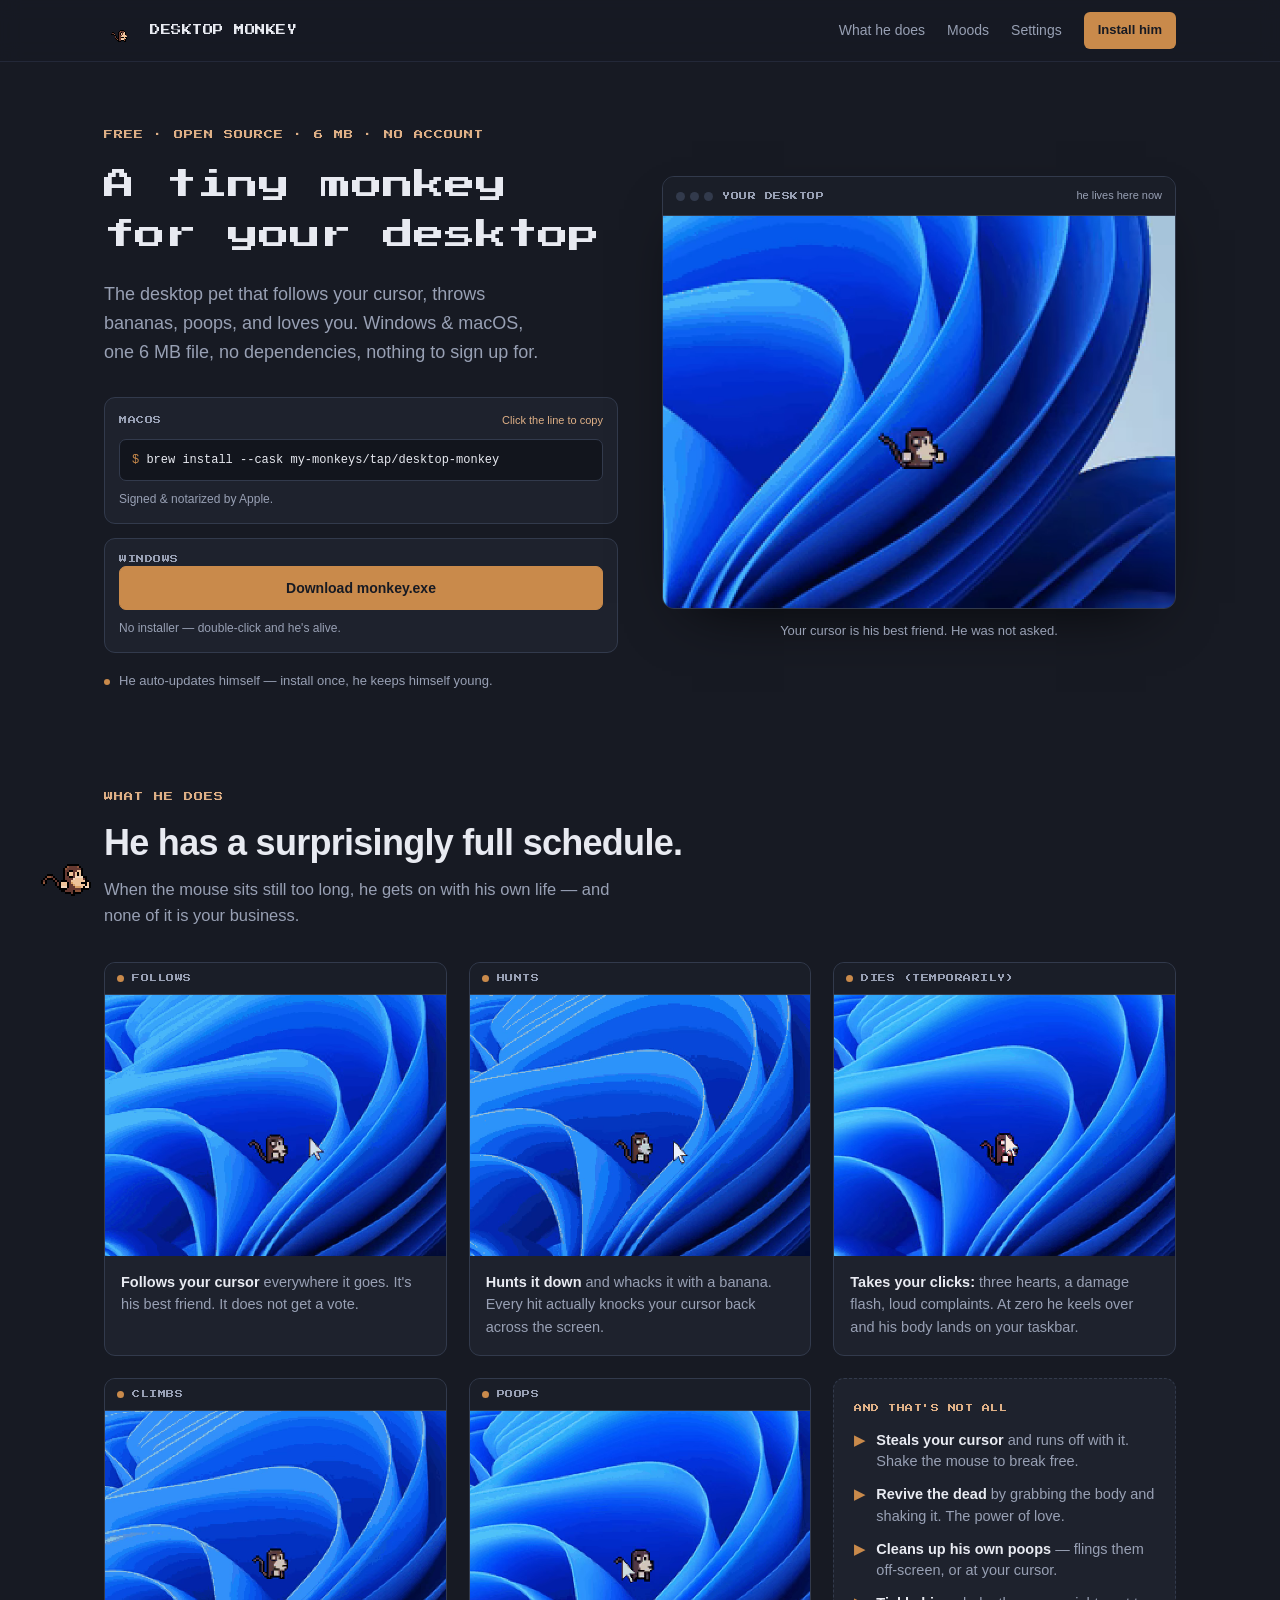
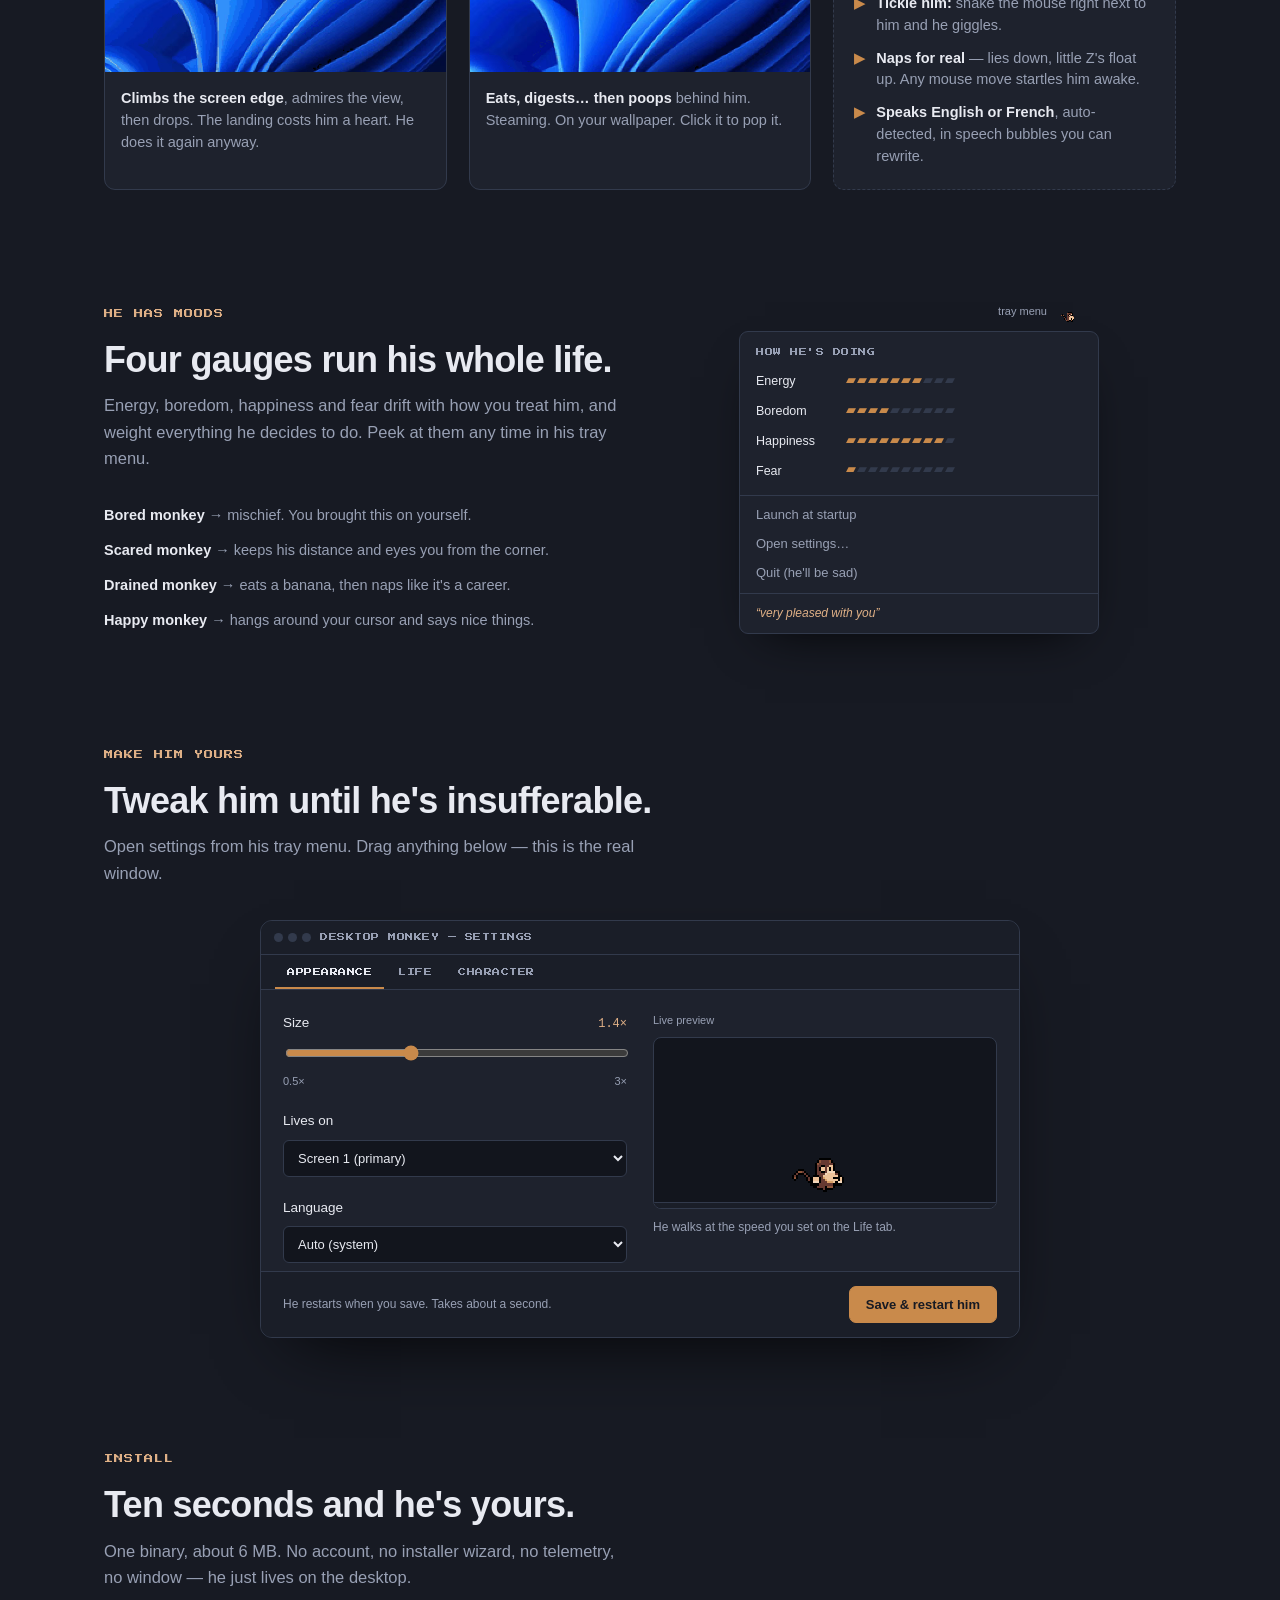
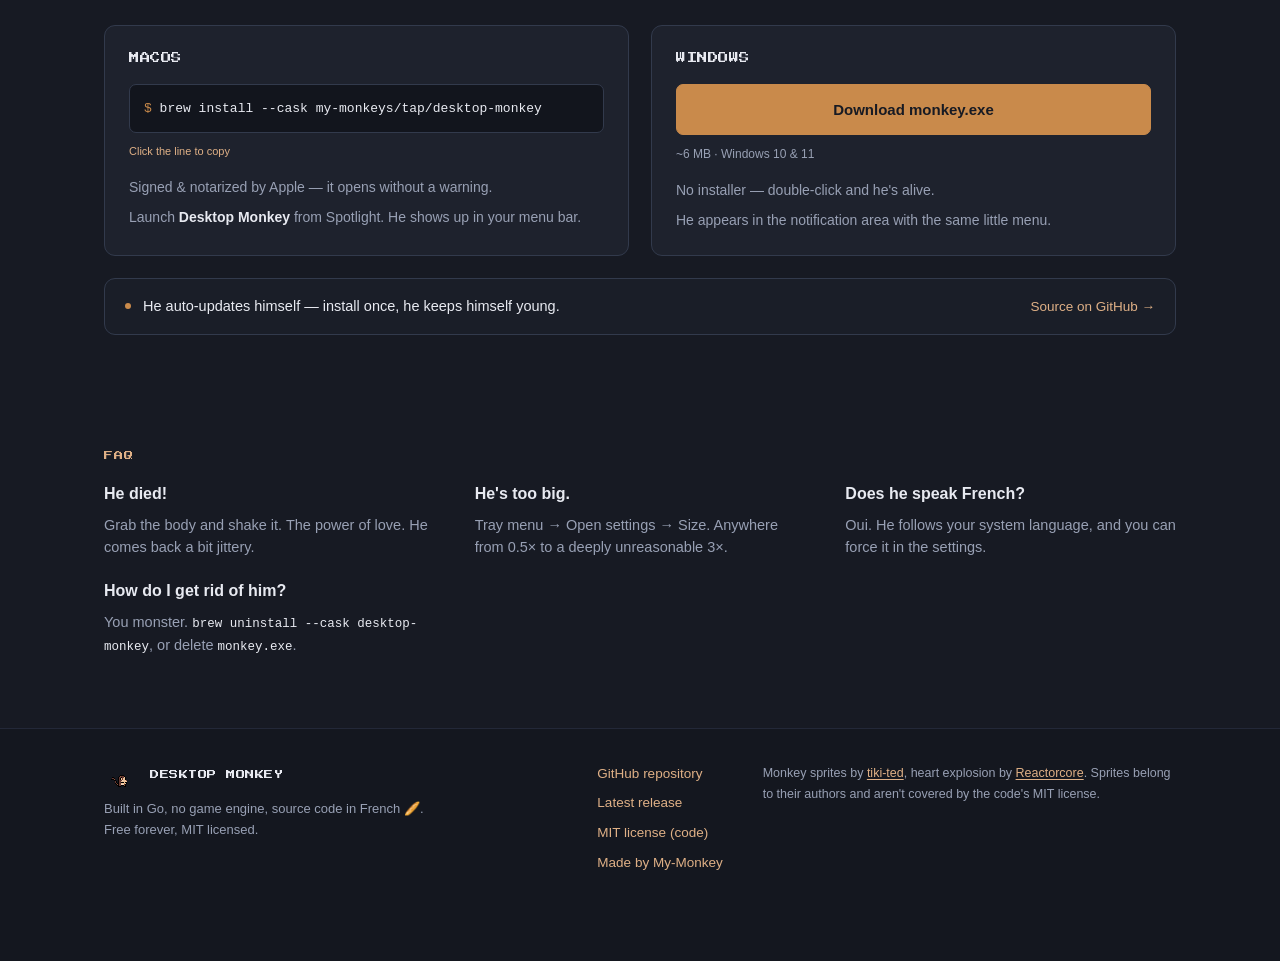
==== commit 3599cfd5: "perf: les GIF passent en video, la police est servie en local Audit Lighthouse : LCP mobile a 9,5 s " ====
--- a/index.html
+++ b/index.html
@@ -3,15 +3,15 @@
 <head>
 <meta charset="utf-8">
 <meta name="viewport" content="width=device-width, initial-scale=1">
-<title>Desktop Monkey — a tiny monkey for your desktop</title>
-<meta name="description" content="A pixel-art monkey that lives on your Windows or macOS desktop. He follows your cursor, throws bananas, poops, and loves you. Free, open source, one 6 MB file.">
+<title>Desktop Monkey — a free desktop pet for Windows &amp; macOS</title>
+<meta name="description" content="A pixel-art desktop pet that lives on your Windows or macOS desktop. He follows your cursor, throws bananas, poops, and loves you. Free, open source, one 6 MB file.">
 <meta name="color-scheme" content="dark">
 <link rel="canonical" href="https://desktop-monkey.my-monkey.fr/">
 
 <meta property="og:type" content="website">
 <meta property="og:url" content="https://desktop-monkey.my-monkey.fr/">
 <meta property="og:site_name" content="Desktop Monkey">
-<meta property="og:title" content="Desktop Monkey — a tiny monkey for your desktop">
+<meta property="og:title" content="Desktop Monkey — a free desktop pet for Windows &amp; macOS">
 <meta property="og:description" content="He follows your cursor, throws bananas, poops, and loves you. Windows &amp; macOS, one 6 MB file, no account.">
 <meta property="og:image" content="https://desktop-monkey.my-monkey.fr/assets/og.png">
 <meta name="twitter:card" content="summary_large_image">
@@ -19,11 +19,71 @@
 
 <script defer src="https://uuu.my-monkey.fr/u.js" data-website-id="9bdde1bf-7425-425e-ba8e-5500c962c4c9" data-domains="desktop-monkey.my-monkey.fr"></script>
 
-<link rel="icon" href="assets/heart.png" sizes="any">
-<link rel="preconnect" href="https://fonts.googleapis.com">
-<link rel="preconnect" href="https://fonts.gstatic.com" crossorigin>
-<link href="https://fonts.googleapis.com/css2?family=Press+Start+2P&display=swap" rel="stylesheet">
+<link rel="icon" href="assets/favicon-32.png" sizes="32x32" type="image/png">
+<link rel="icon" href="assets/favicon.ico" sizes="any">
+<link rel="apple-touch-icon" href="assets/apple-touch-icon.png">
+<link rel="preload" href="fonts/press-start-2p.woff2" as="font" type="font/woff2" crossorigin>
 <link rel="stylesheet" href="styles.css">
+
+<script type="application/ld+json">
+{
+  "@context": "https://schema.org",
+  "@graph": [
+    {
+      "@type": "SoftwareApplication",
+      "@id": "https://desktop-monkey.my-monkey.fr/#app",
+      "name": "Desktop Monkey",
+      "description": "A pixel-art desktop pet for Windows and macOS. He follows your cursor, throws bananas, climbs the screen edge, naps, and leaves poop on your wallpaper.",
+      "applicationCategory": "EntertainmentApplication",
+      "applicationSubCategory": "Desktop pet",
+      "operatingSystem": "Windows, macOS",
+      "url": "https://desktop-monkey.my-monkey.fr/",
+      "downloadUrl": "https://github.com/my-monkeys/desktop-monkey/releases/latest",
+      "installUrl": "https://github.com/my-monkeys/desktop-monkey/releases/latest",
+      "fileSize": "6MB",
+      "screenshot": "https://desktop-monkey.my-monkey.fr/assets/og.png",
+      "license": "https://github.com/my-monkeys/desktop-monkey/blob/main/LICENSE",
+      "isAccessibleForFree": true,
+      "offers": { "@type": "Offer", "price": "0", "priceCurrency": "EUR" },
+      "author": { "@id": "https://my-monkey.fr/#org" },
+      "publisher": { "@id": "https://my-monkey.fr/#org" }
+    },
+    {
+      "@type": "Organization",
+      "@id": "https://my-monkey.fr/#org",
+      "name": "My-Monkey",
+      "url": "https://my-monkey.fr",
+      "sameAs": ["https://github.com/my-monkeys", "https://www.linkedin.com/company/my-monkey"]
+    },
+    {
+      "@type": "FAQPage",
+      "@id": "https://desktop-monkey.my-monkey.fr/#faq",
+      "mainEntity": [
+        {
+          "@type": "Question",
+          "name": "He died!",
+          "acceptedAnswer": { "@type": "Answer", "text": "Grab the body and shake it. The power of love. He comes back a bit jittery." }
+        },
+        {
+          "@type": "Question",
+          "name": "He's too big.",
+          "acceptedAnswer": { "@type": "Answer", "text": "Tray menu → Open settings → Size. Anywhere from 0.5× to a deeply unreasonable 3×." }
+        },
+        {
+          "@type": "Question",
+          "name": "Does he speak French?",
+          "acceptedAnswer": { "@type": "Answer", "text": "Oui. He follows your system language, and you can force it in the settings." }
+        },
+        {
+          "@type": "Question",
+          "name": "How do I get rid of him?",
+          "acceptedAnswer": { "@type": "Answer", "text": "You monster. brew uninstall --cask desktop-monkey, or delete monkey.exe." }
+        }
+      ]
+    }
+  ]
+}
+</script>
 </head>
 <body>
 
@@ -49,7 +109,7 @@
     <div>
       <p class="eyebrow">FREE &middot; OPEN SOURCE &middot; 6 MB &middot; NO ACCOUNT</p>
       <h1 class="titre-pixel">A tiny monkey for your desktop</h1>
-      <p class="chapeau">He follows your cursor, throws bananas, poops, and loves you. Windows &amp; macOS, one 6&nbsp;MB file, no dependencies, nothing to sign up for.</p>
+      <p class="chapeau">The desktop pet that follows your cursor, throws bananas, poops, and loves you. Windows &amp; macOS, one 6&nbsp;MB file, no dependencies, nothing to sign up for.</p>
 
       <div class="cta">
         <div class="carte cta-mac">
@@ -57,8 +117,8 @@
             <span class="pixel mini">MACOS</span>
             <span class="copie-etat" data-copie-etat>Click the line to copy</span>
           </div>
-          <button type="button" class="commande" data-copier aria-label="Copy the Homebrew install command">
-            <span class="invite">$</span> brew install --cask my-monkeys/tap/desktop-monkey
+          <button type="button" class="commande" data-copier aria-label="brew install --cask my-monkeys/tap/desktop-monkey — click to copy">
+            <span class="invite" aria-hidden="true">$</span> brew install --cask my-monkeys/tap/desktop-monkey
           </button>
           <p class="note">Signed &amp; notarized by Apple.</p>
         </div>
@@ -80,7 +140,11 @@
           <span class="pixel mini">YOUR DESKTOP</span>
           <span class="fenetre-note">he lives here now</span>
         </div>
-        <img src="suivre.gif" width="285" height="218" alt="A pixel-art monkey walking across a desktop wallpaper, following the mouse cursor">
+        <video width="285" height="218" autoplay loop muted playsinline preload="auto" poster="suivre-poster.png"
+               aria-label="A pixel-art monkey walking across a desktop wallpaper, following the mouse cursor">
+          <source src="suivre.webm" type="video/webm">
+          <source src="suivre.mp4" type="video/mp4">
+        </video>
       </div>
       <figcaption>Your cursor is his best friend. He was not asked.</figcaption>
     </figure>
@@ -95,31 +159,51 @@
     <div class="grille-cartes">
       <figure class="carte carte-gif">
         <div class="carte-tete"><span class="puce"></span><span class="pixel mini">FOLLOWS</span></div>
-        <img src="suivre.gif" width="285" height="218" loading="lazy" alt="The monkey trotting across the desktop behind the mouse cursor">
+        <video width="285" height="218" autoplay loop muted playsinline preload="metadata"
+               aria-label="The monkey trotting across the desktop behind the mouse cursor">
+          <source src="suivre.webm" type="video/webm">
+          <source src="suivre.mp4" type="video/mp4">
+        </video>
         <figcaption><strong>Follows your cursor</strong> everywhere it goes. It's his best friend. It does not get a vote.</figcaption>
       </figure>
 
       <figure class="carte carte-gif">
         <div class="carte-tete"><span class="puce"></span><span class="pixel mini">HUNTS</span></div>
-        <img src="chasse.gif" width="285" height="218" loading="lazy" alt="The monkey chasing the cursor and hitting it with a banana">
+        <video width="285" height="218" autoplay loop muted playsinline preload="metadata"
+               aria-label="The monkey chasing the cursor and hitting it with a banana">
+          <source src="chasse.webm" type="video/webm">
+          <source src="chasse.mp4" type="video/mp4">
+        </video>
         <figcaption><strong>Hunts it down</strong> and whacks it with a banana. Every hit actually knocks your cursor back across the screen.</figcaption>
       </figure>
 
       <figure class="carte carte-gif">
         <div class="carte-tete"><span class="puce"></span><span class="pixel mini">DIES (TEMPORARILY)</span></div>
-        <img src="degats.gif" width="285" height="218" loading="lazy" alt="Three hearts above the monkey, a damage flash, then his body lying on the taskbar">
+        <video width="285" height="218" autoplay loop muted playsinline preload="metadata"
+               aria-label="Three hearts above the monkey, a damage flash, then his body lying on the taskbar">
+          <source src="degats.webm" type="video/webm">
+          <source src="degats.mp4" type="video/mp4">
+        </video>
         <figcaption><strong>Takes your clicks:</strong> three hearts, a damage flash, loud complaints. At zero he keels over and his body lands on your taskbar.</figcaption>
       </figure>
 
       <figure class="carte carte-gif">
         <div class="carte-tete"><span class="puce"></span><span class="pixel mini">CLIMBS</span></div>
-        <img src="grimpe.gif" width="285" height="218" loading="lazy" alt="The monkey climbing up the edge of the screen and then dropping off">
+        <video width="285" height="218" autoplay loop muted playsinline preload="metadata"
+               aria-label="The monkey climbing up the edge of the screen and then dropping off">
+          <source src="grimpe.webm" type="video/webm">
+          <source src="grimpe.mp4" type="video/mp4">
+        </video>
         <figcaption><strong>Climbs the screen edge</strong>, admires the view, then drops. The landing costs him a heart. He does it again anyway.</figcaption>
       </figure>
 
       <figure class="carte carte-gif">
         <div class="carte-tete"><span class="puce"></span><span class="pixel mini">POOPS</span></div>
-        <img src="pond.gif" width="285" height="218" loading="lazy" alt="The monkey leaving a steaming pile behind him, then the pile popping when clicked">
+        <video width="285" height="218" autoplay loop muted playsinline preload="metadata"
+               aria-label="The monkey leaving a steaming pile behind him, then the pile popping when clicked">
+          <source src="pond.webm" type="video/webm">
+          <source src="pond.mp4" type="video/mp4">
+        </video>
         <figcaption><strong>Eats, digests… then poops</strong> behind him. Steaming. On your wallpaper. Click it to pop it.</figcaption>
       </figure>
 
@@ -303,8 +387,8 @@
     <div class="grille-install">
       <div class="carte">
         <p class="pixel titre-carte">MACOS</p>
-        <button type="button" class="commande grande" data-copier aria-label="Copy the Homebrew install command">
-          <span class="invite">$</span> brew install --cask my-monkeys/tap/desktop-monkey
+        <button type="button" class="commande grande" data-copier aria-label="brew install --cask my-monkeys/tap/desktop-monkey — click to copy">
+          <span class="invite" aria-hidden="true">$</span> brew install --cask my-monkeys/tap/desktop-monkey
         </button>
         <p class="copie-etat haut" data-copie-etat>Click the line to copy</p>
         <ul class="liste-simple petite">
@@ -365,6 +449,7 @@
       <a href="https://github.com/my-monkeys/desktop-monkey">GitHub repository</a>
       <a href="https://github.com/my-monkeys/desktop-monkey/releases/latest">Latest release</a>
       <a href="https://github.com/my-monkeys/desktop-monkey/blob/main/LICENSE">MIT license (code)</a>
+      <a href="https://my-monkey.fr">Made by My-Monkey</a>
     </nav>
     <p class="pied-credits">
       Monkey sprites by <a href="https://tiki-ted.itch.io/pixel-art-monkey">tiki-ted</a>, heart explosion by
--- a/styles.css
+++ b/styles.css
@@ -2,6 +2,19 @@
    Palette et esprit repris de la fenetre de reglages de l'application :
    fond ardoise, panneaux legerement plus clairs, un seul accent ambre.
    Le pixel art garde ses bords nets partout (image-rendering: pixelated). */
+
+/* Police servie depuis notre domaine : Google Fonts bloquait le rendu 836 ms,
+   et faisait dependre l'affichage du texte d'un tiers. Sous-ensemble latin seul. */
+@font-face {
+  font-family: 'Press Start 2P';
+  font-style: normal;
+  font-weight: 400;
+  font-display: swap;
+  src: url('fonts/press-start-2p.woff2') format('woff2');
+  unicode-range: U+0000-00FF, U+0131, U+0152-0153, U+02BB-02BC, U+02C6, U+02DA,
+                 U+02DC, U+0304, U+0308, U+0329, U+2000-206F, U+20AC, U+2122,
+                 U+2191, U+2193, U+2212, U+2215, U+FEFF, U+FFFD;
+}
 
 :root {
   --a: #c98a4b;                                        /* accent */
@@ -43,7 +56,7 @@
 
 :focus-visible { outline: 2px solid var(--a2); outline-offset: 3px; border-radius: 4px; }
 
-img { max-width: 100%; }
+img, video { max-width: 100%; }
 
 /* ————————————————————————— sprites ————————————————————————— */
 /* Toutes les images du singe sortent de la meme planche : 16 colonnes de
@@ -158,8 +171,8 @@
 .feux { display: flex; gap: 5px; }
 .feux i { display: block; width: 9px; height: 9px; border-radius: 50%; background: var(--brd); }
 .fenetre-note { margin-left: auto; font-size: 11px; color: var(--mut); }
-.fenetre img { display: block; width: 100%; height: auto; aspect-ratio: 285 / 218;
-               object-fit: cover; image-rendering: pixelated; background: var(--deep); }
+.fenetre video { display: block; width: 100%; height: auto; aspect-ratio: 285 / 218;
+                 object-fit: cover; image-rendering: pixelated; background: var(--deep); }
 .fenetre-figure figcaption { margin-top: 12px; font-size: 13px; color: var(--mut); text-align: center; }
 
 /* ————————————————————————— grille « ce qu'il fait » ————————————————————————— */
@@ -168,8 +181,8 @@
 .carte-tete { display: flex; align-items: center; gap: 8px; padding: 9px 12px;
               background: var(--pnl2); border-bottom: 1px solid var(--brd); }
 .puce { display: block; width: 7px; height: 7px; border-radius: 50%; background: var(--a); }
-.carte-gif img { display: block; width: 100%; height: auto; aspect-ratio: 285 / 218;
-                 object-fit: cover; image-rendering: pixelated; background: var(--deep); }
+.carte-gif video { display: block; width: 100%; height: auto; aspect-ratio: 285 / 218;
+                   object-fit: cover; image-rendering: pixelated; background: var(--deep); }
 .carte-gif figcaption { padding: 15px 16px 17px; font-size: 14.5px; line-height: 1.55; color: var(--mut); }
 .carte-gif strong, .carte-liste strong, .liste-simple strong { color: var(--ink); font-weight: 600; }
 
@@ -303,6 +316,8 @@
 .pied-marque p:last-child { margin: 0; font-size: 13px; color: var(--mut); max-width: 46ch; }
 .pied-liens { flex: 0 1 auto; display: flex; flex-direction: column; gap: 8px; font-size: 13.5px; }
 .pied-credits { flex: 1 1 260px; margin: 0; font-size: 12.5px; line-height: 1.7; color: var(--mut); }
+/* En plein texte, la couleur seule ne suffit pas a signaler un lien (WCAG 1.4.1). */
+.pied-credits a { text-decoration: underline; text-underline-offset: 2px; }
 
 /* ————————————————————————— le promeneur ————————————————————————— */
 .promeneur {
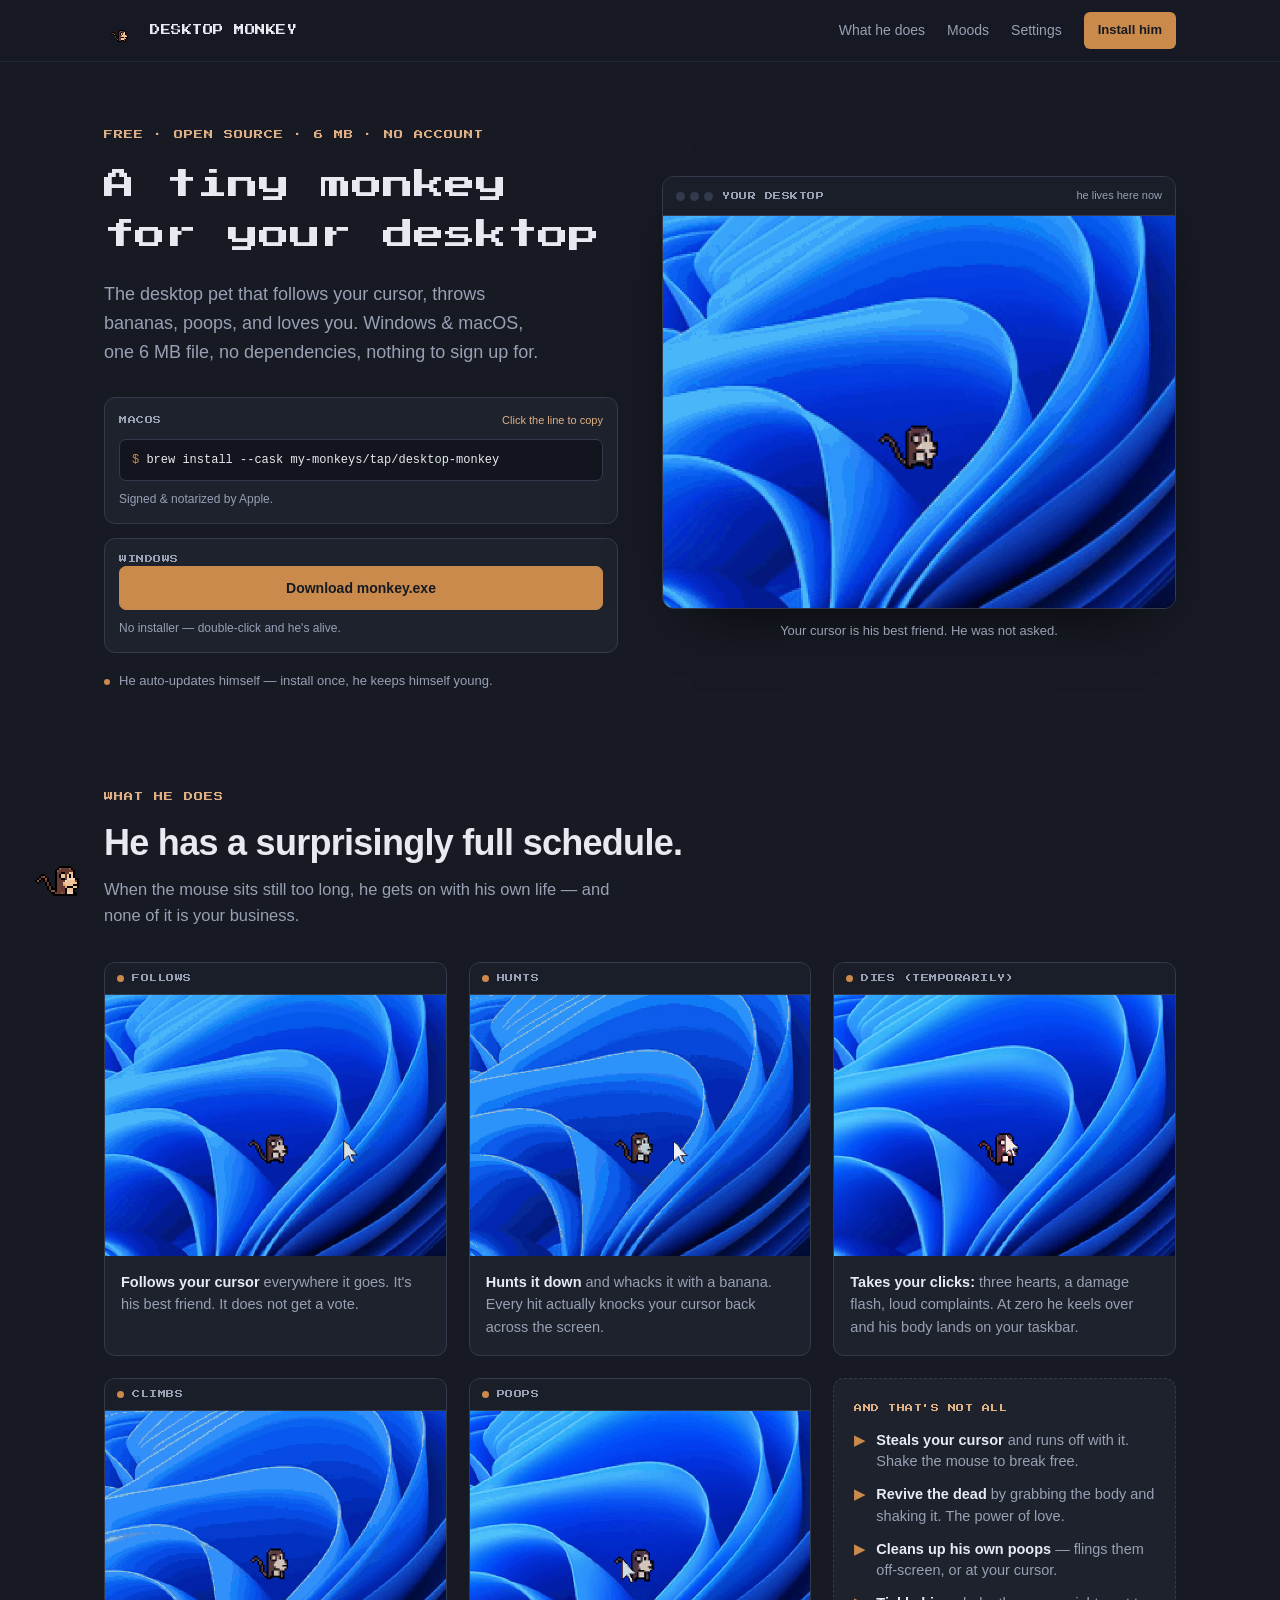
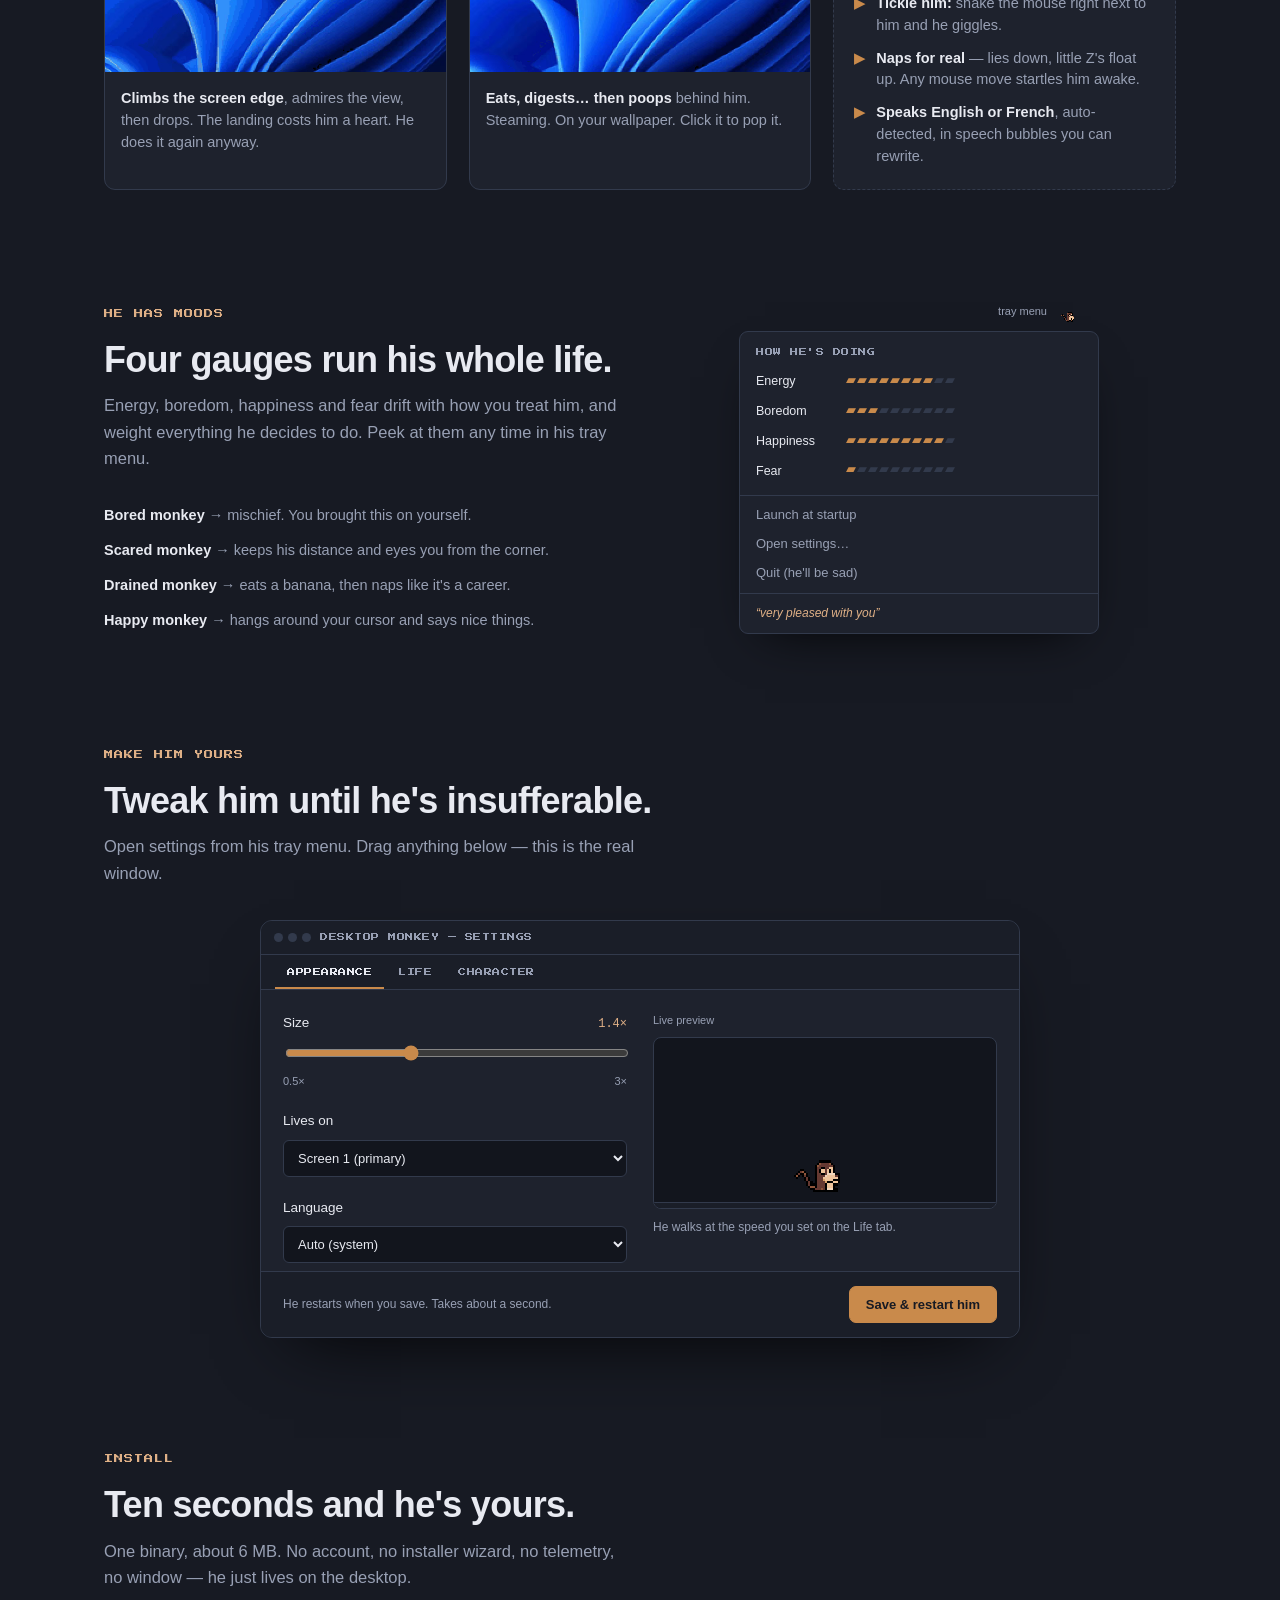
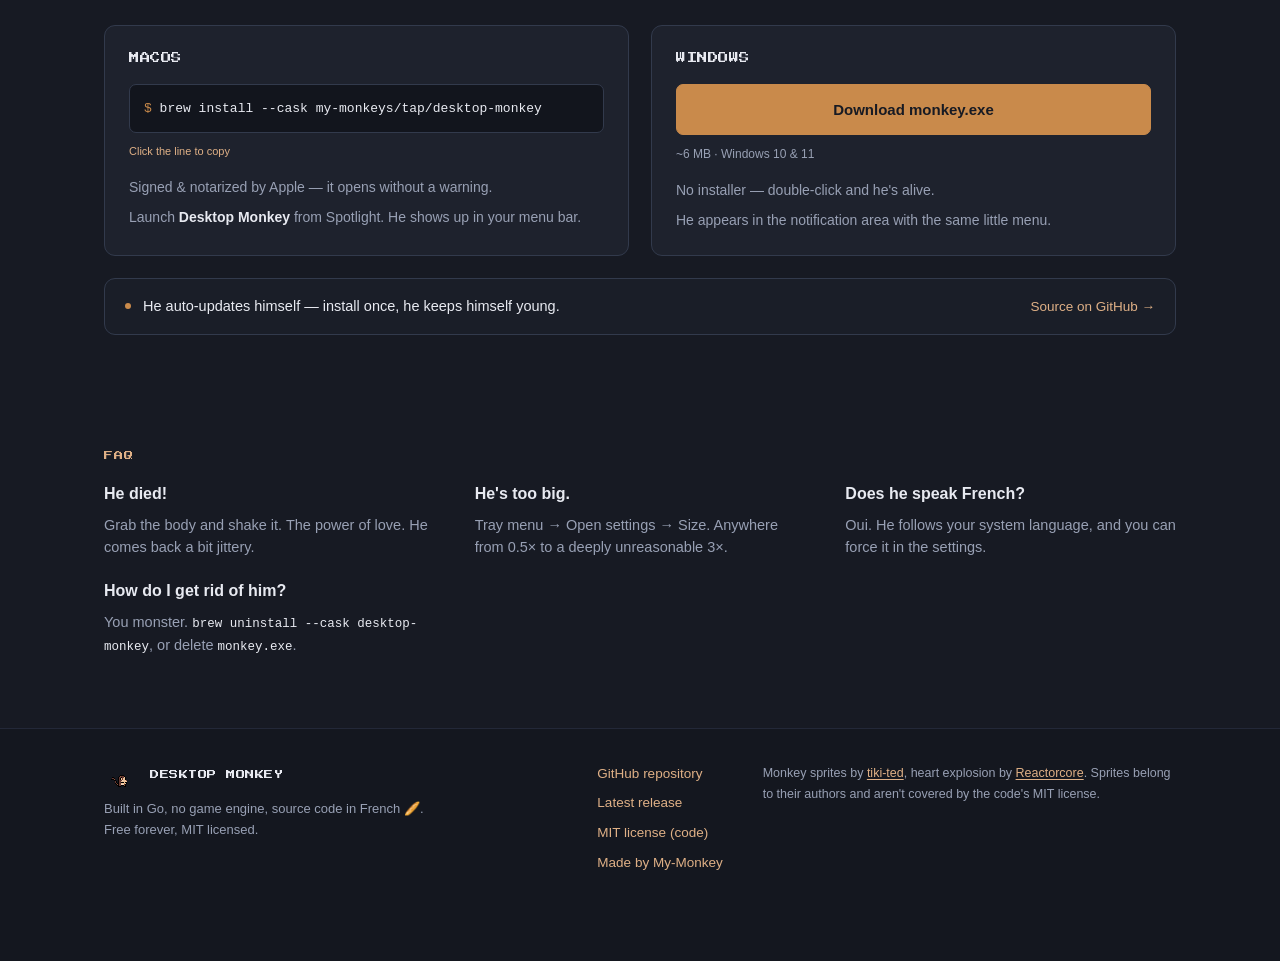
==== commit 98acd8c1: "fix: cache-buster sur css/js, favicon a la racine, preconnect Umami Cloudflare gardait styles.css 4 " ====
--- a/index.html
+++ b/index.html
@@ -17,13 +17,14 @@
 <meta name="twitter:card" content="summary_large_image">
 <meta name="twitter:image" content="https://desktop-monkey.my-monkey.fr/assets/og.png">
 
+<link rel="preconnect" href="https://uuu.my-monkey.fr">
 <script defer src="https://uuu.my-monkey.fr/u.js" data-website-id="9bdde1bf-7425-425e-ba8e-5500c962c4c9" data-domains="desktop-monkey.my-monkey.fr"></script>
 
 <link rel="icon" href="assets/favicon-32.png" sizes="32x32" type="image/png">
 <link rel="icon" href="assets/favicon.ico" sizes="any">
 <link rel="apple-touch-icon" href="assets/apple-touch-icon.png">
 <link rel="preload" href="fonts/press-start-2p.woff2" as="font" type="font/woff2" crossorigin>
-<link rel="stylesheet" href="styles.css">
+<link rel="stylesheet" href="styles.css?v=2">
 
 <script type="application/ld+json">
 {
@@ -464,6 +465,6 @@
 <button type="button" class="sprite promeneur" data-promeneur title="Poke him. See what happens."
         aria-label="A pixel-art monkey walking along the bottom of the page. Click to poke him."></button>
 
-<script src="app.js"></script>
+<script src="app.js?v=2"></script>
 </body>
 </html>
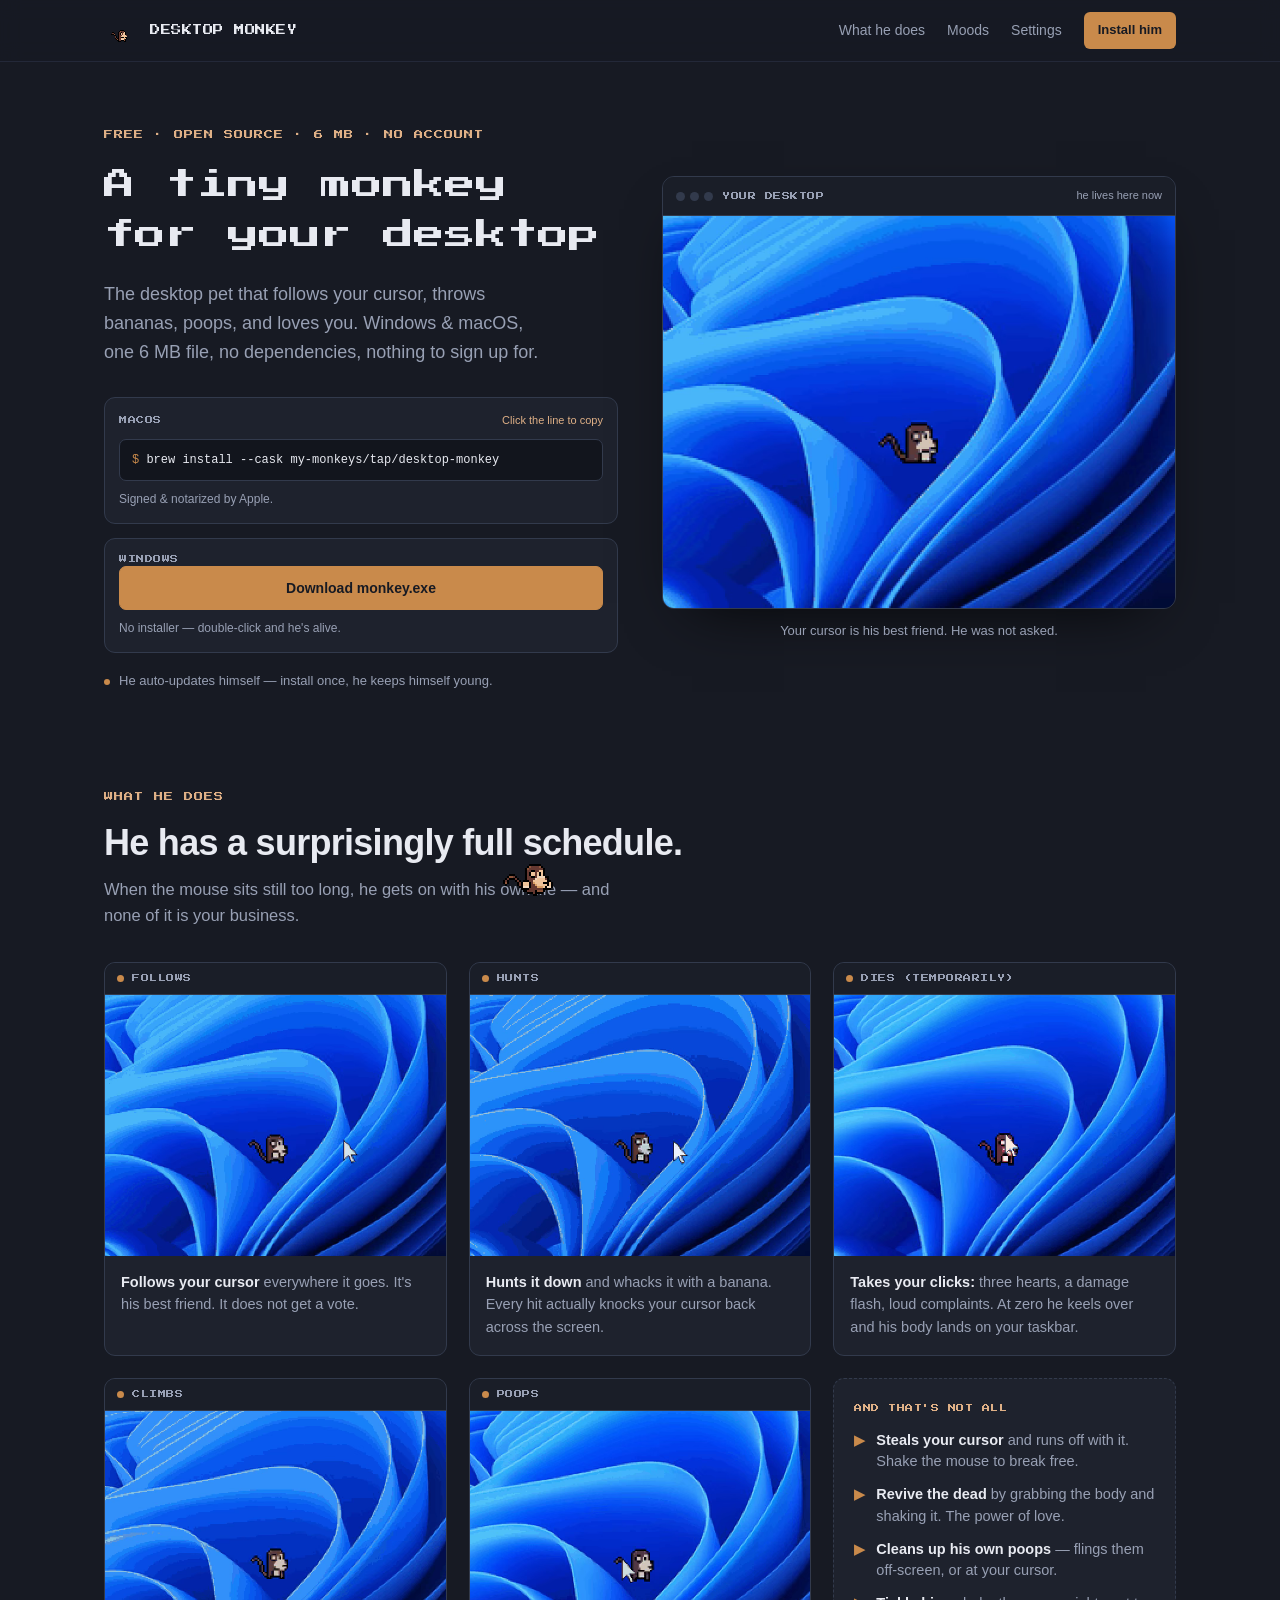
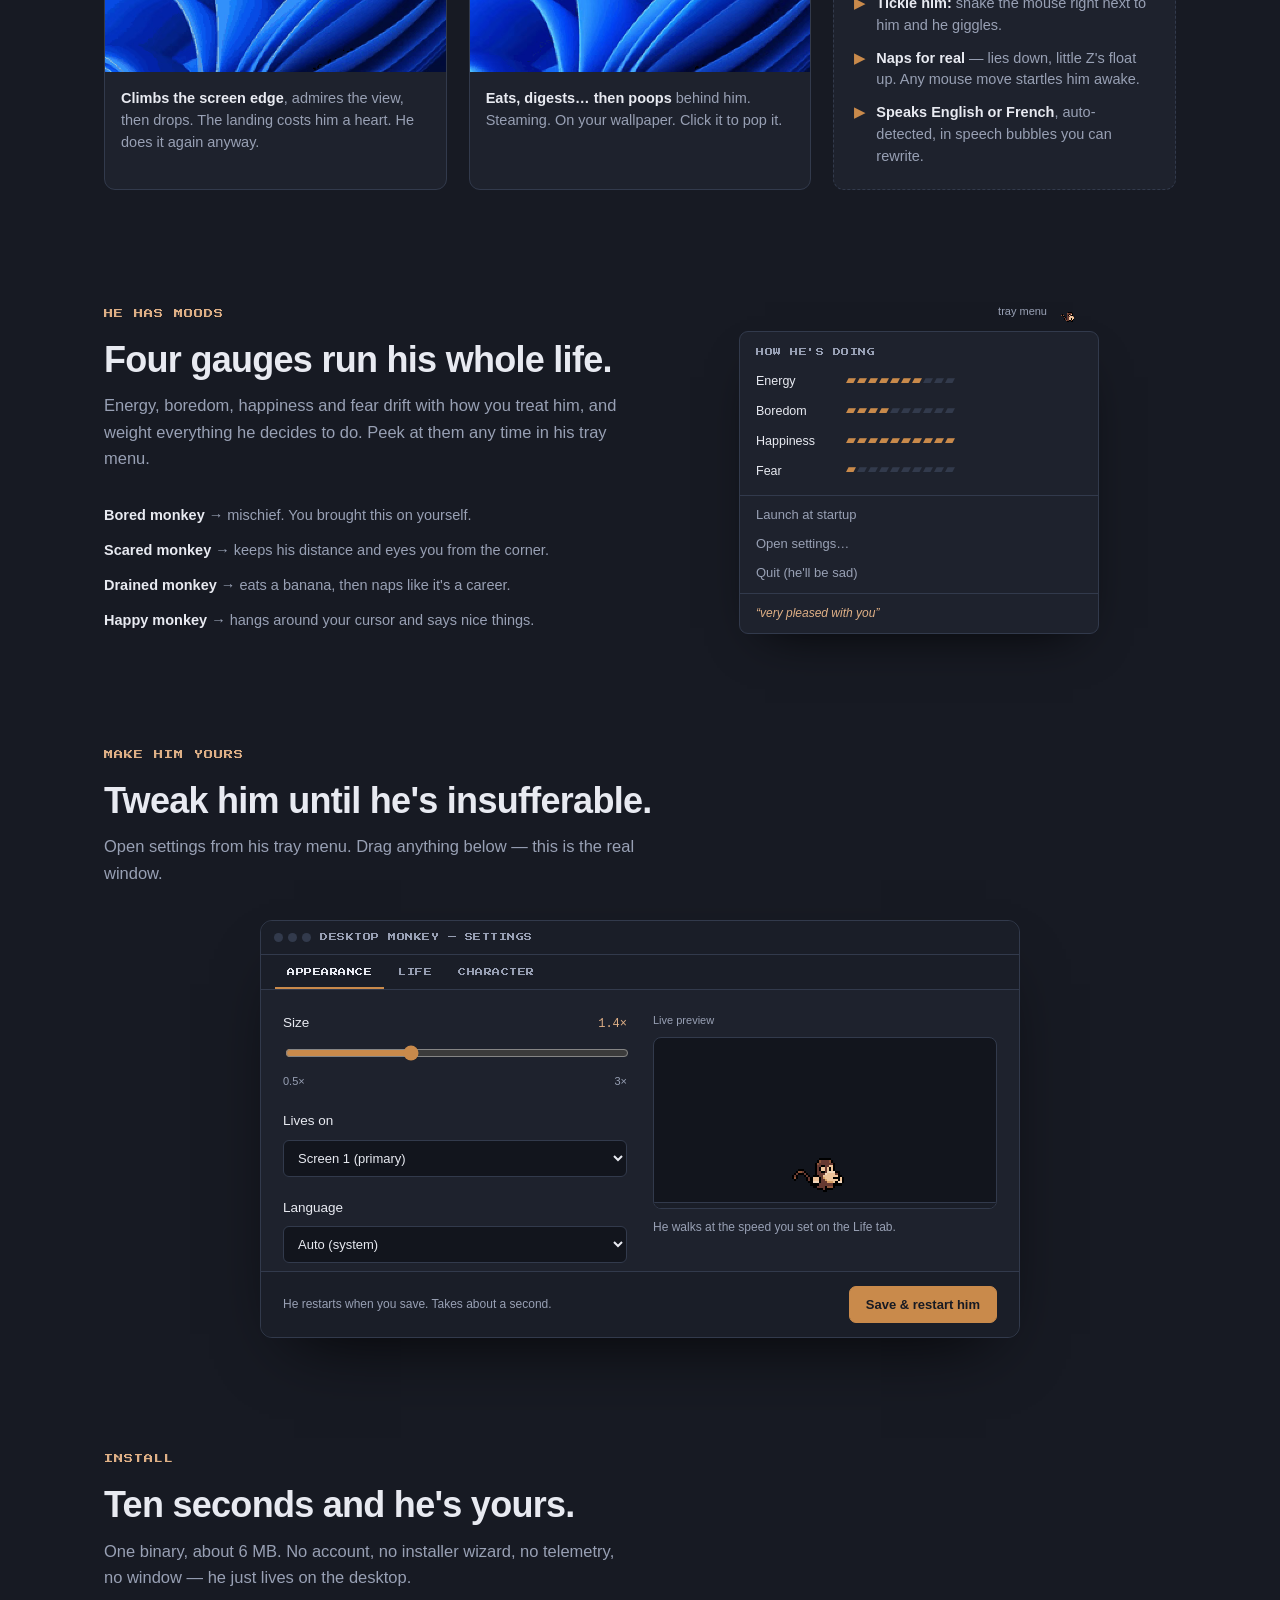
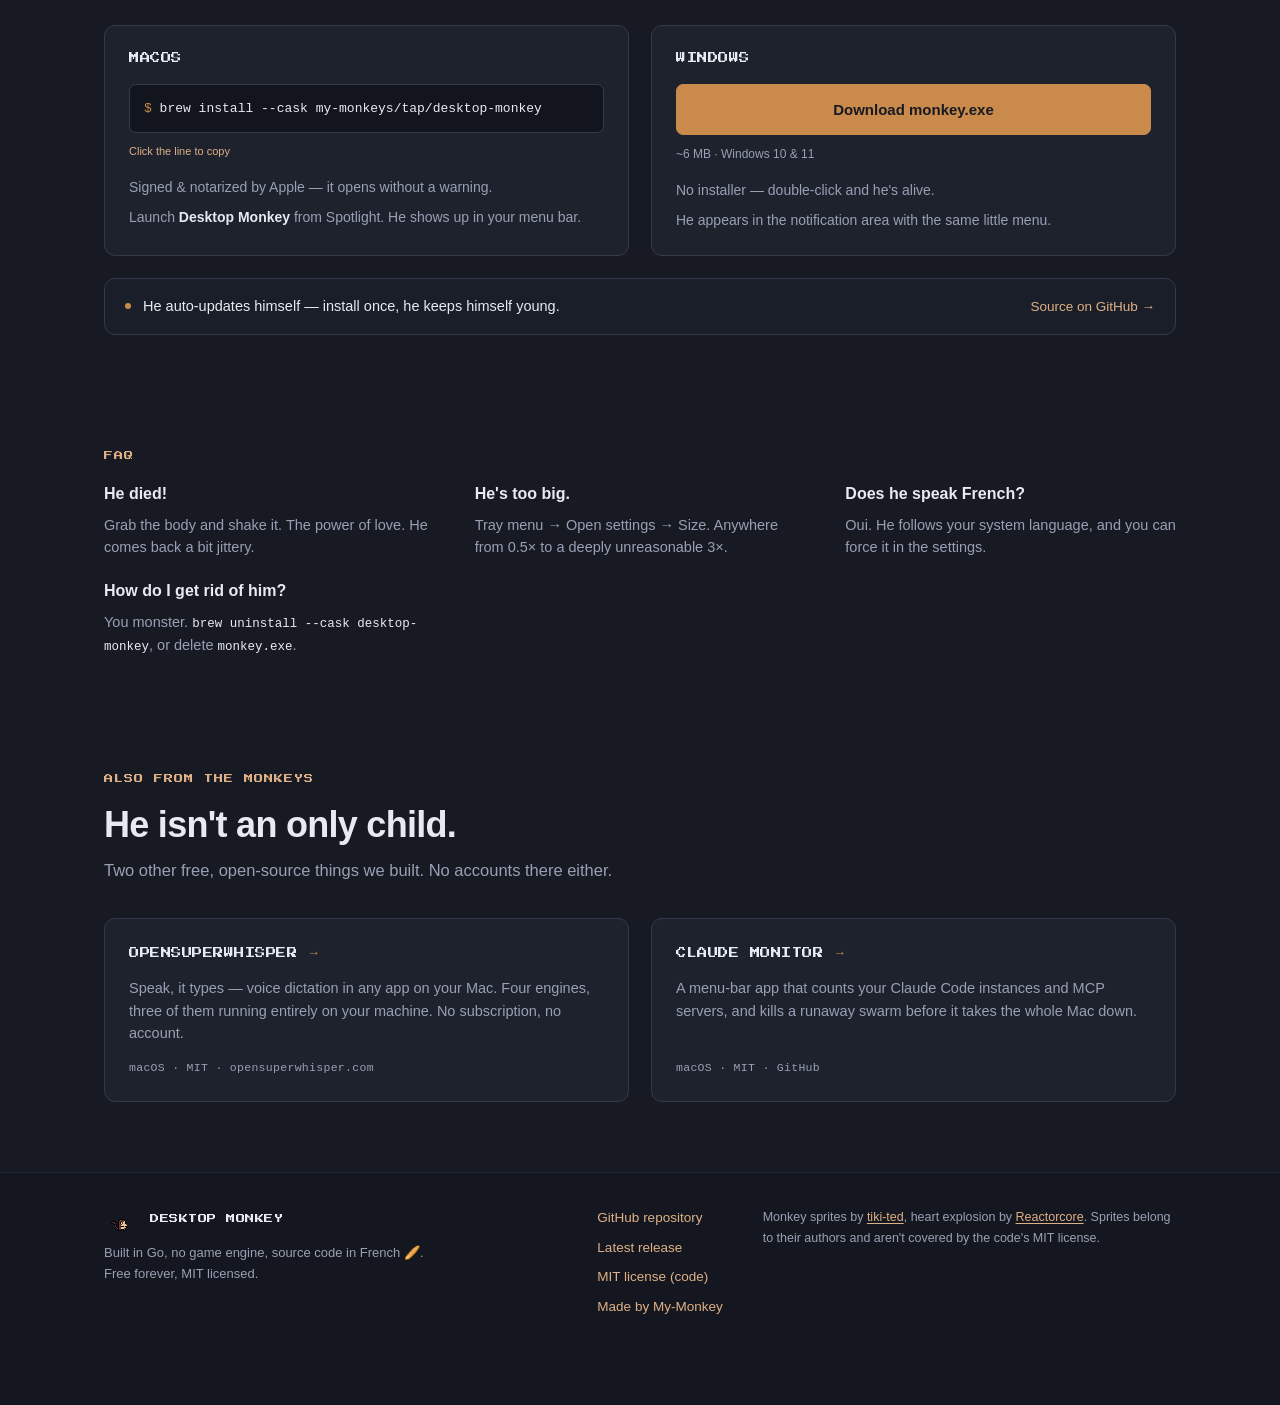
==== commit 7f1eb741: "feat: section vers les deux autres projets open source" ====
--- a/index.html
+++ b/index.html
@@ -24,7 +24,7 @@
 <link rel="icon" href="assets/favicon.ico" sizes="any">
 <link rel="apple-touch-icon" href="assets/apple-touch-icon.png">
 <link rel="preload" href="fonts/press-start-2p.woff2" as="font" type="font/woff2" crossorigin>
-<link rel="stylesheet" href="styles.css?v=2">
+<link rel="stylesheet" href="styles.css?v=3">
 
 <script type="application/ld+json">
 {
@@ -438,6 +438,27 @@
       </div>
     </div>
   </section>
+
+  <!-- ————————————————————————— les autres projets ————————————————————————— -->
+  <section class="section" id="autres">
+    <p class="eyebrow">ALSO FROM THE MONKEYS</p>
+    <h2>He isn't an only child.</h2>
+    <p class="intro">Two other free, open-source things we built. No accounts there either.</p>
+
+    <div class="grille-projets">
+      <a class="carte projet" href="https://opensuperwhisper.com">
+        <p class="pixel titre-carte">OPENSUPERWHISPER <span class="projet-fleche" aria-hidden="true">→</span></p>
+        <p class="projet-texte">Speak, it types — voice dictation in any app on your Mac. Four engines, three of them running entirely on your machine. No subscription, no account.</p>
+        <p class="note">macOS · MIT · opensuperwhisper.com</p>
+      </a>
+
+      <a class="carte projet" href="https://github.com/my-monkeys/claude-monitor">
+        <p class="pixel titre-carte">CLAUDE MONITOR <span class="projet-fleche" aria-hidden="true">→</span></p>
+        <p class="projet-texte">A menu-bar app that counts your Claude Code instances and MCP servers, and kills a runaway swarm before it takes the whole Mac down.</p>
+        <p class="note">macOS · MIT · GitHub</p>
+      </a>
+    </div>
+  </section>
 </main>
 
 <footer class="pied">
--- a/styles.css
+++ b/styles.css
@@ -301,10 +301,22 @@
 .banniere-maj a { margin-left: auto; font-size: 13.5px; }
 
 /* ————————————————————————— faq ————————————————————————— */
-.faq { padding-bottom: 70px; }
 .grille-faq { display: grid; gap: 20px 40px; grid-template-columns: repeat(auto-fit, minmax(300px, 1fr)); }
 .grille-faq p { margin: 0; font-size: 14.5px; line-height: 1.55; color: var(--mut); }
 .grille-faq code { font-family: var(--mono); font-size: 12.5px; color: var(--ink); }
+
+/* ————————————————————————— les autres projets ————————————————————————— */
+#autres { padding-bottom: 70px; }
+.grille-projets { display: grid; gap: 22px; grid-template-columns: repeat(auto-fit, minmax(320px, 1fr)); }
+.projet { display: flex; flex-direction: column; padding: 24px; color: var(--ink);
+          transition: border-color .15s, transform .15s; }
+.projet:hover { border-color: var(--a); color: var(--ink); text-decoration: none; transform: translateY(-2px); }
+.projet .titre-carte { margin-bottom: 14px; display: flex; align-items: center; gap: 10px; }
+.projet-fleche { font-family: var(--sans); font-size: 13px; color: var(--a); transition: transform .15s; }
+.projet:hover .projet-fleche { transform: translateX(3px); }
+.projet-texte { margin: 0; font-size: 14.5px; line-height: 1.55; color: var(--mut); }
+/* la meta reste collee en bas pour que les deux cartes s'alignent malgre des textes inegaux */
+.projet .note { margin-top: auto; padding-top: 14px; font-family: var(--mono); font-size: 11.5px; letter-spacing: .3px; }
 
 /* ————————————————————————— pied de page ————————————————————————— */
 .pied { border-top: 1px solid var(--brd2); background: #14171f; }
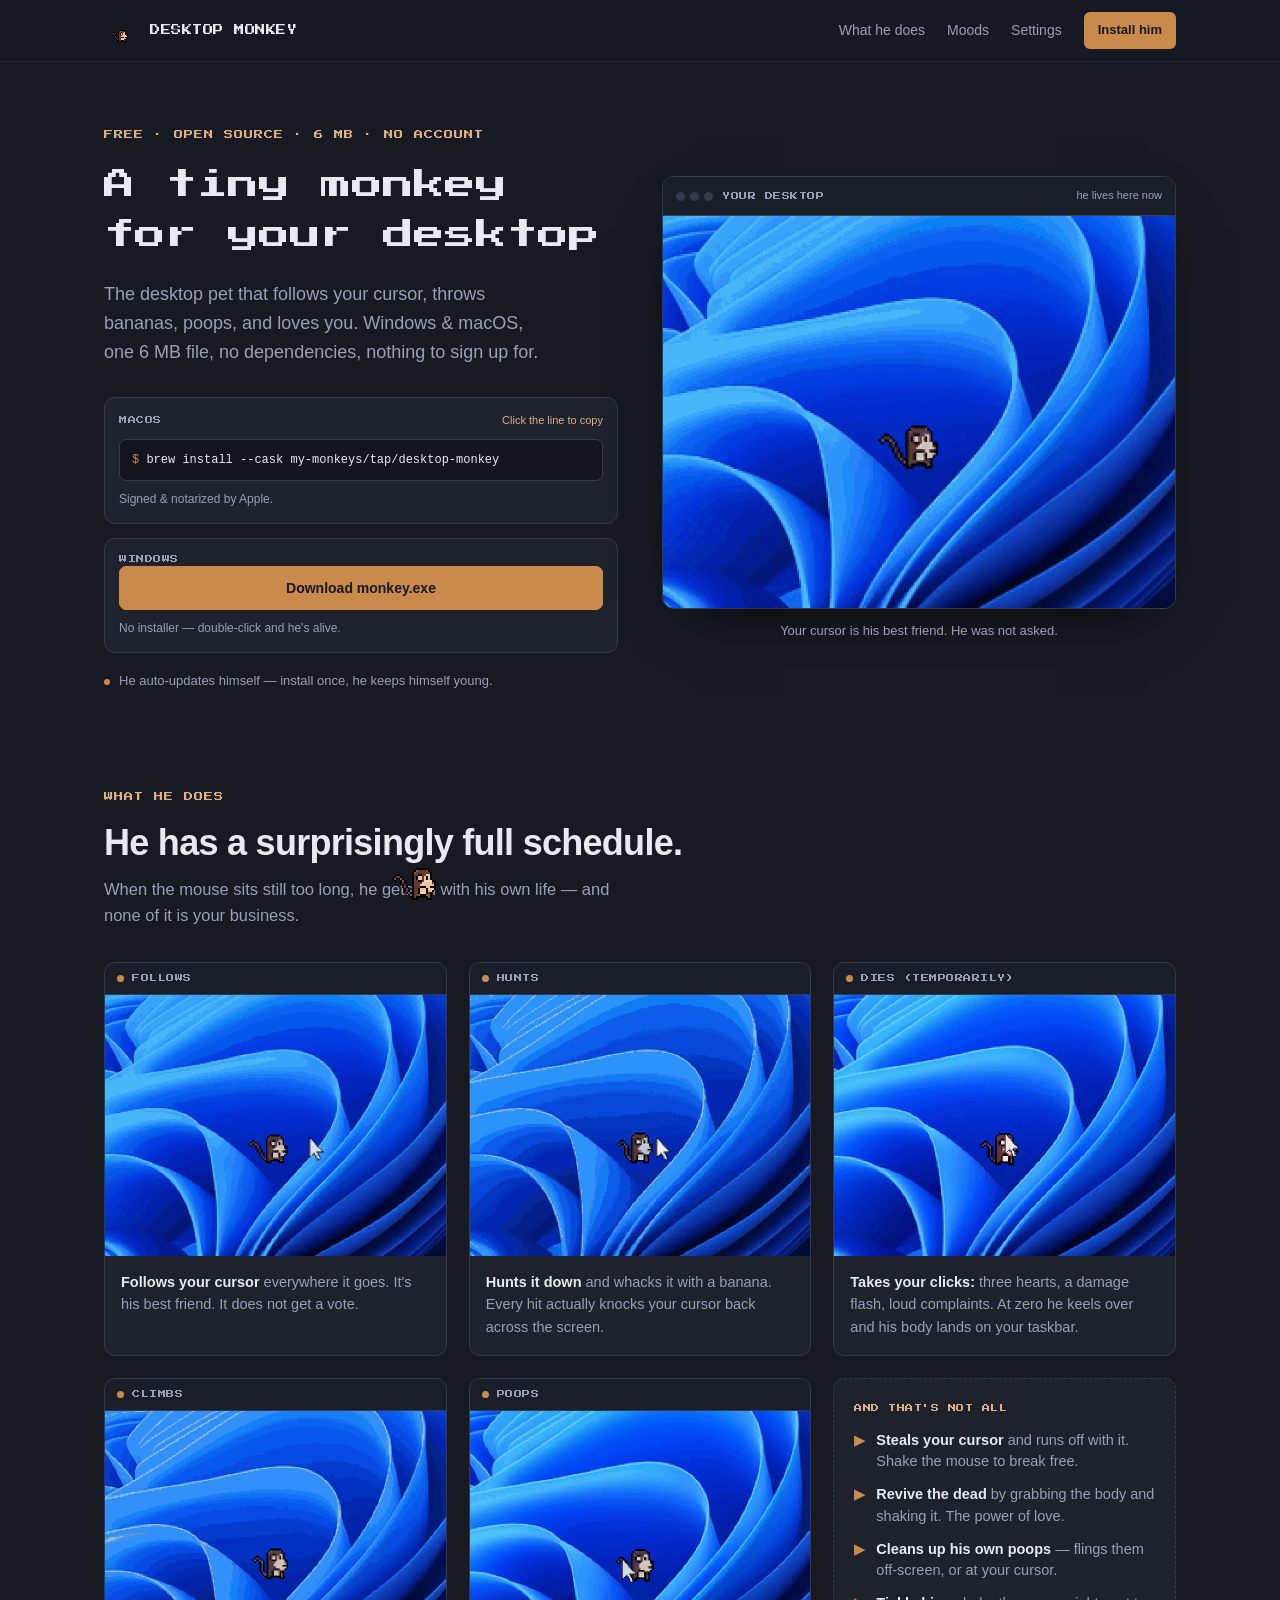
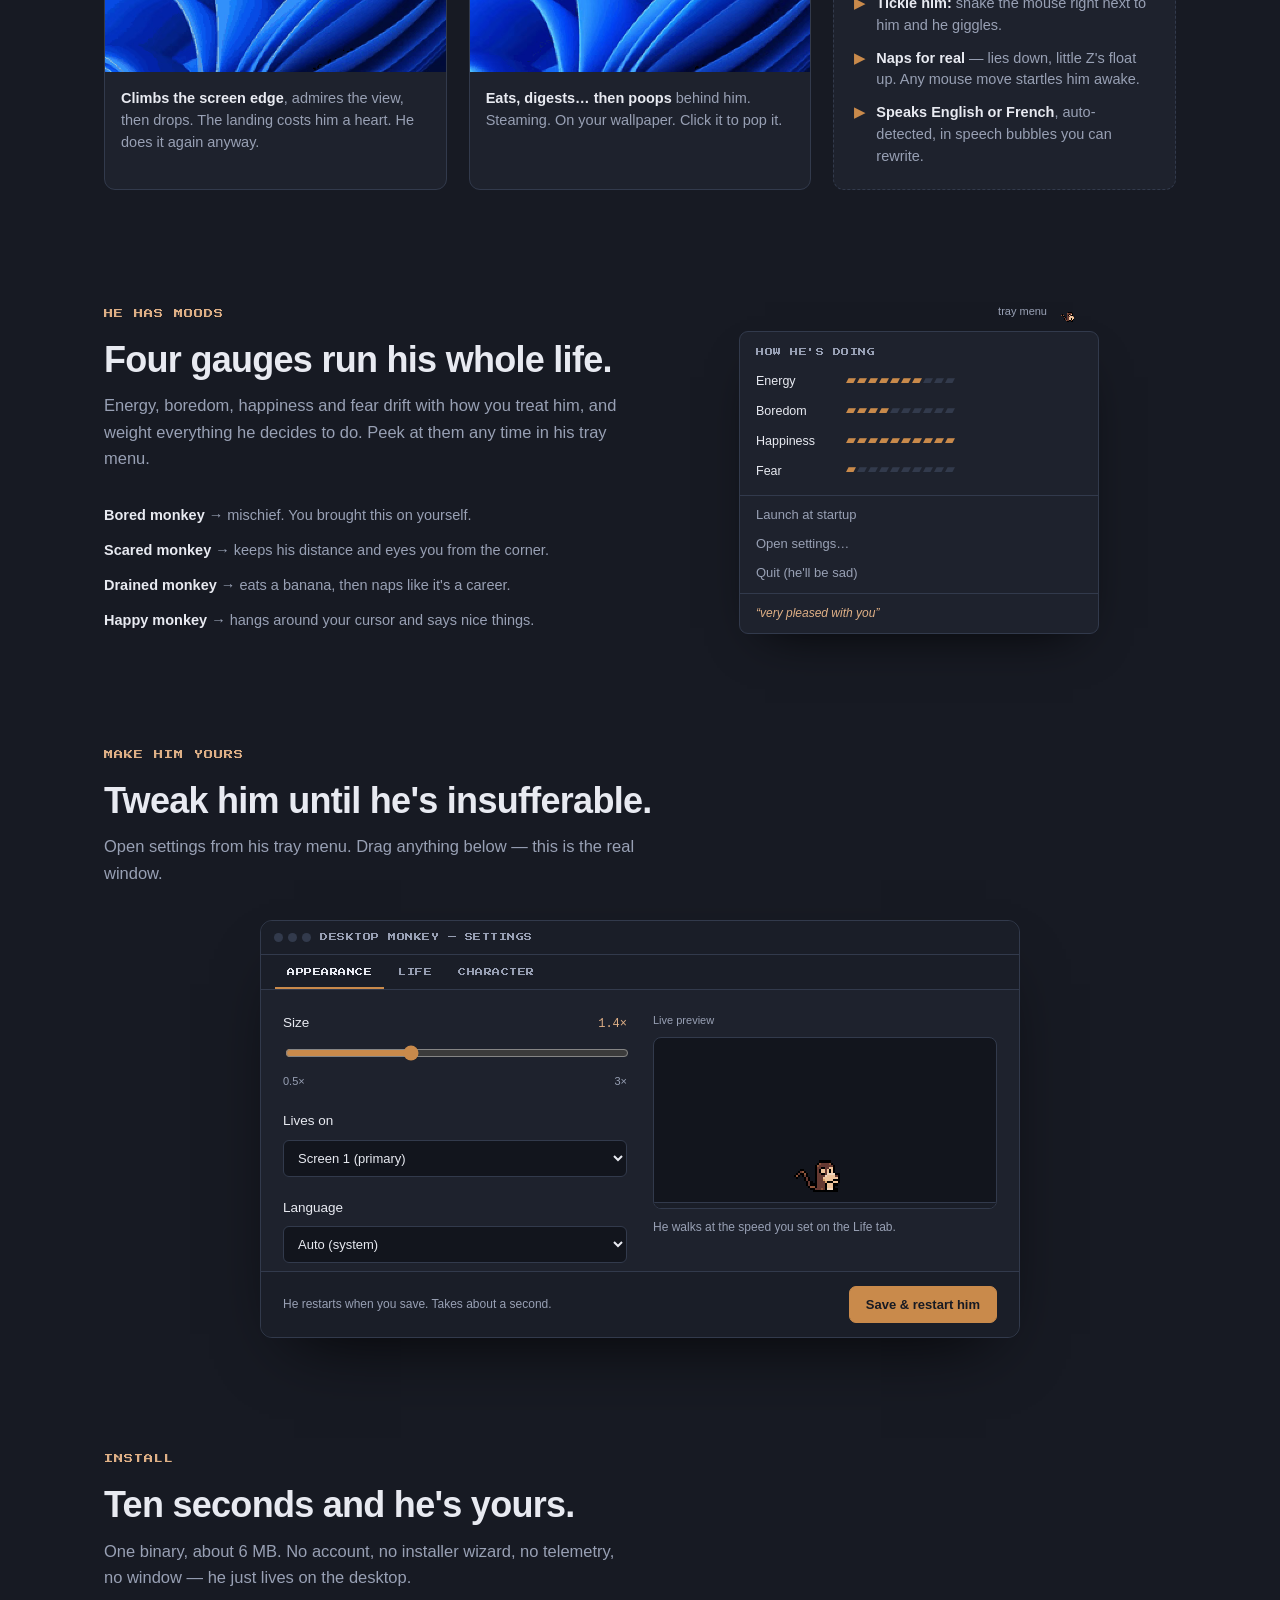
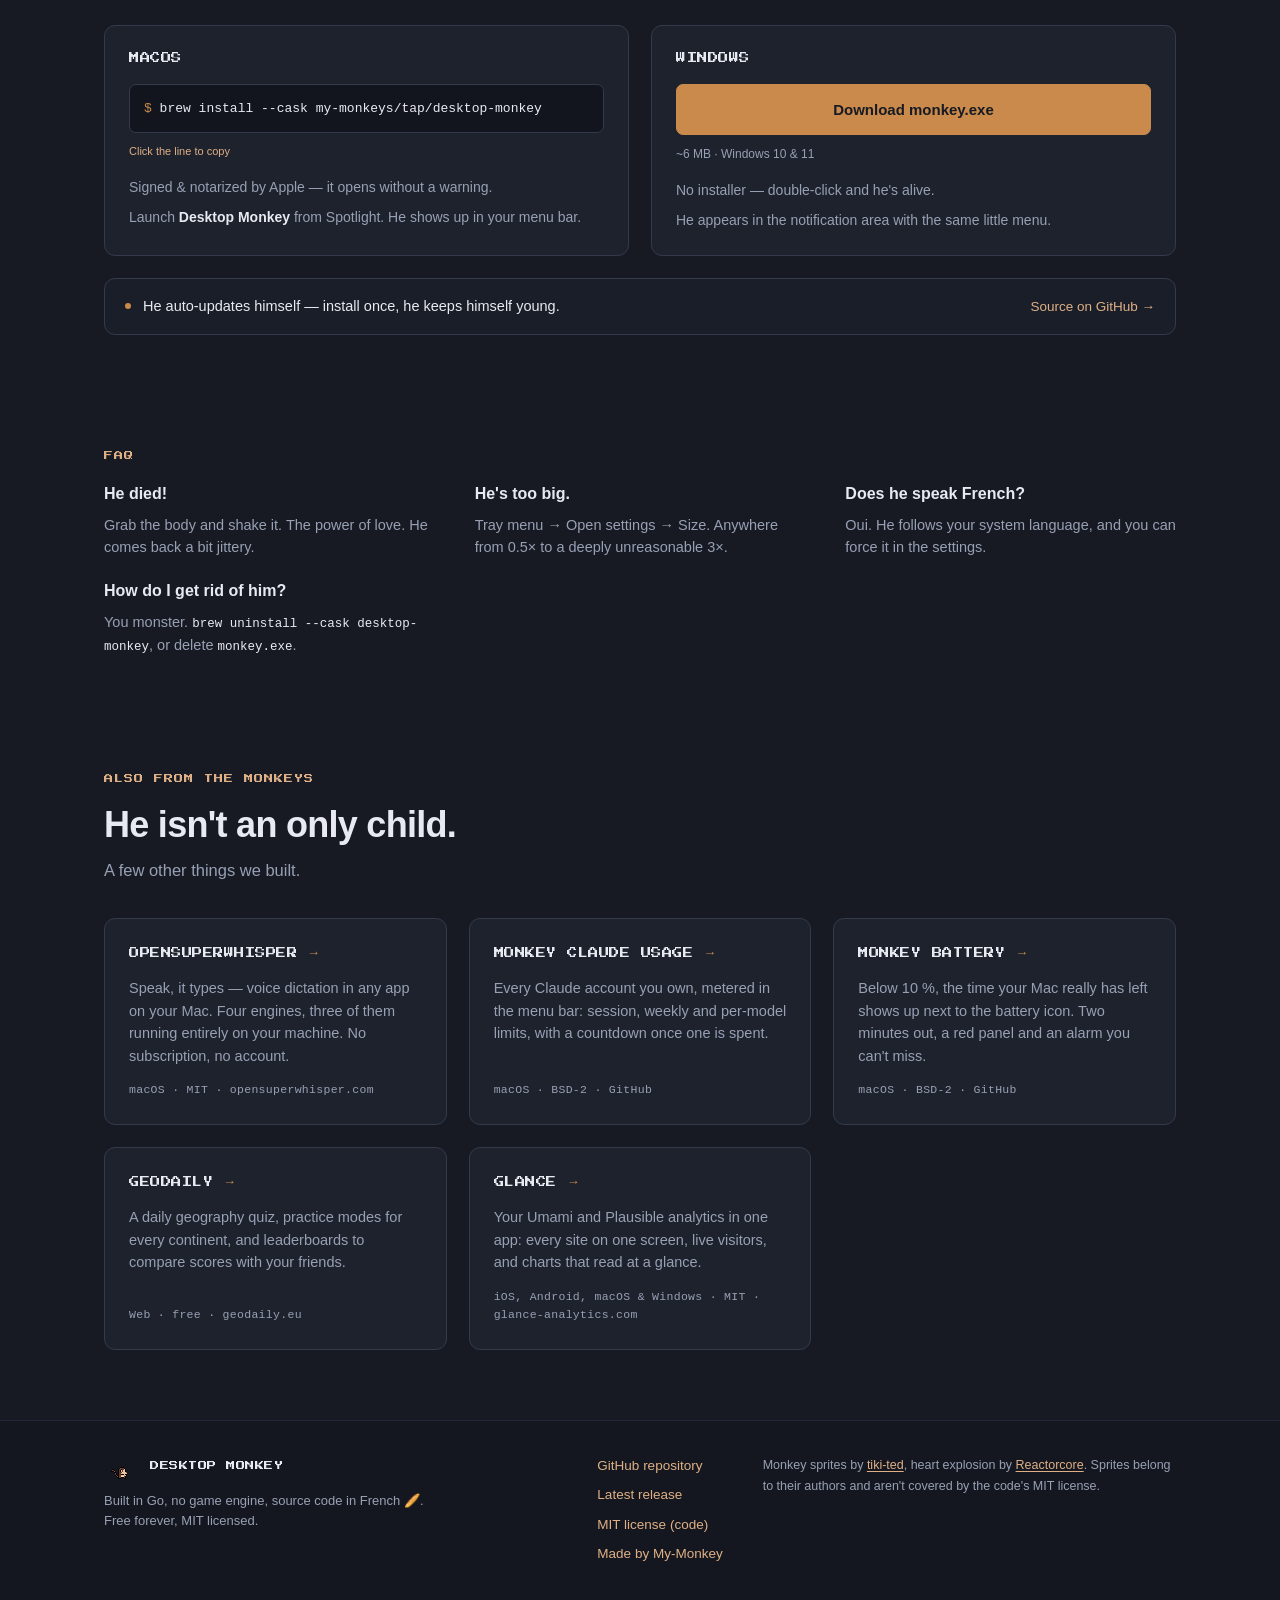
==== commit 0f92a5e0: "feat: les autres projets deviennent Monkey Battery, Monkey Claude Usage, GeoDaily et Glance Claude M" ====
--- a/index.html
+++ b/index.html
@@ -443,7 +443,7 @@
   <section class="section" id="autres">
     <p class="eyebrow">ALSO FROM THE MONKEYS</p>
     <h2>He isn't an only child.</h2>
-    <p class="intro">Two other free, open-source things we built. No accounts there either.</p>
+    <p class="intro">A few other things we built.</p>
 
     <div class="grille-projets">
       <a class="carte projet" href="https://opensuperwhisper.com">
@@ -452,10 +452,28 @@
         <p class="note">macOS · MIT · opensuperwhisper.com</p>
       </a>
 
-      <a class="carte projet" href="https://github.com/my-monkeys/claude-monitor">
-        <p class="pixel titre-carte">CLAUDE MONITOR <span class="projet-fleche" aria-hidden="true">→</span></p>
-        <p class="projet-texte">A menu-bar app that counts your Claude Code instances and MCP servers, and kills a runaway swarm before it takes the whole Mac down.</p>
-        <p class="note">macOS · MIT · GitHub</p>
+      <a class="carte projet" href="https://github.com/my-monkeys/monkey-claude-usage">
+        <p class="pixel titre-carte">MONKEY CLAUDE USAGE <span class="projet-fleche" aria-hidden="true">→</span></p>
+        <p class="projet-texte">Every Claude account you own, metered in the menu bar: session, weekly and per-model limits, with a countdown once one is spent.</p>
+        <p class="note">macOS · BSD-2 · GitHub</p>
+      </a>
+
+      <a class="carte projet" href="https://github.com/my-monkeys/monkey-battery">
+        <p class="pixel titre-carte">MONKEY BATTERY <span class="projet-fleche" aria-hidden="true">→</span></p>
+        <p class="projet-texte">Below 10&nbsp;%, the time your Mac really has left shows up next to the battery icon. Two minutes out, a red panel and an alarm you can't miss.</p>
+        <p class="note">macOS · BSD-2 · GitHub</p>
+      </a>
+
+      <a class="carte projet" href="https://geodaily.eu">
+        <p class="pixel titre-carte">GEODAILY <span class="projet-fleche" aria-hidden="true">→</span></p>
+        <p class="projet-texte">A daily geography quiz, practice modes for every continent, and leaderboards to compare scores with your friends.</p>
+        <p class="note">Web · free · geodaily.eu</p>
+      </a>
+
+      <a class="carte projet" href="https://glance-analytics.com">
+        <p class="pixel titre-carte">GLANCE <span class="projet-fleche" aria-hidden="true">→</span></p>
+        <p class="projet-texte">Your Umami and Plausible analytics in one app: every site on one screen, live visitors, and charts that read at a glance.</p>
+        <p class="note">iOS, Android, macOS & Windows · MIT · glance-analytics.com</p>
       </a>
     </div>
   </section>
